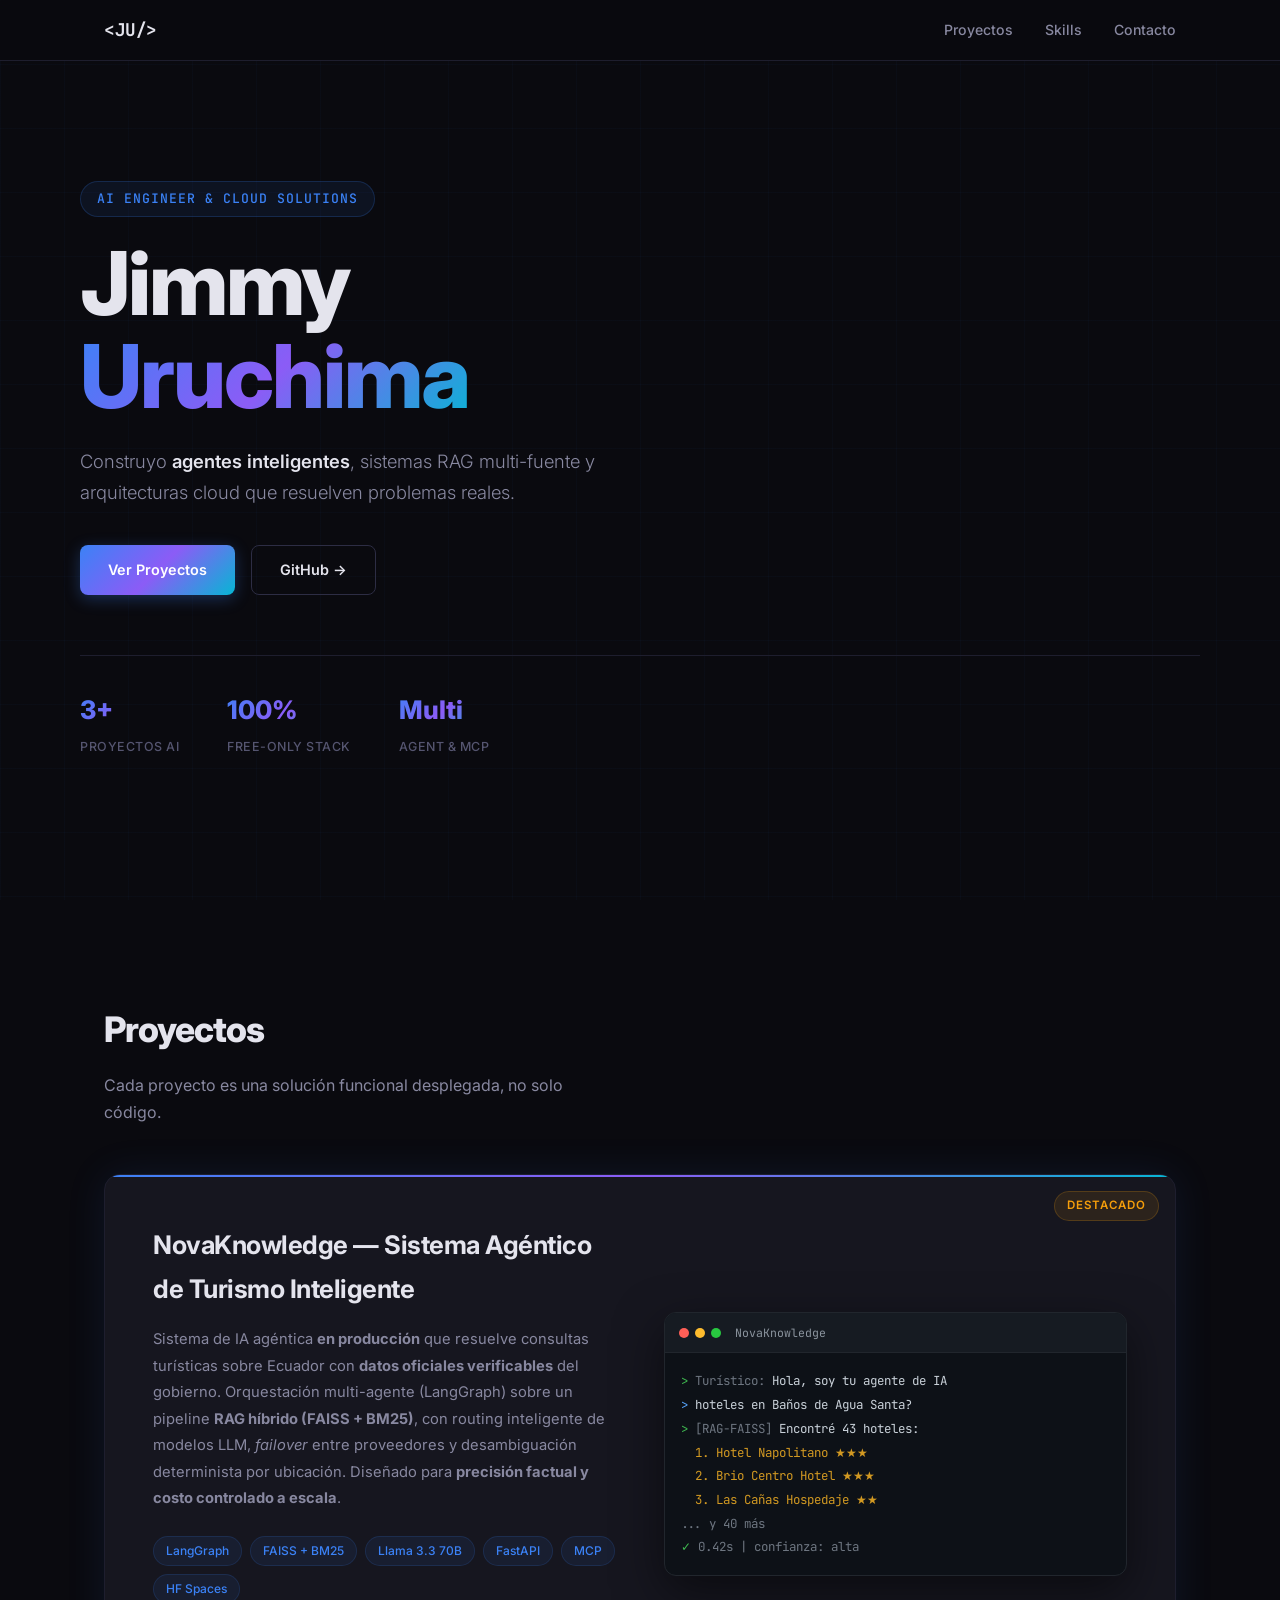
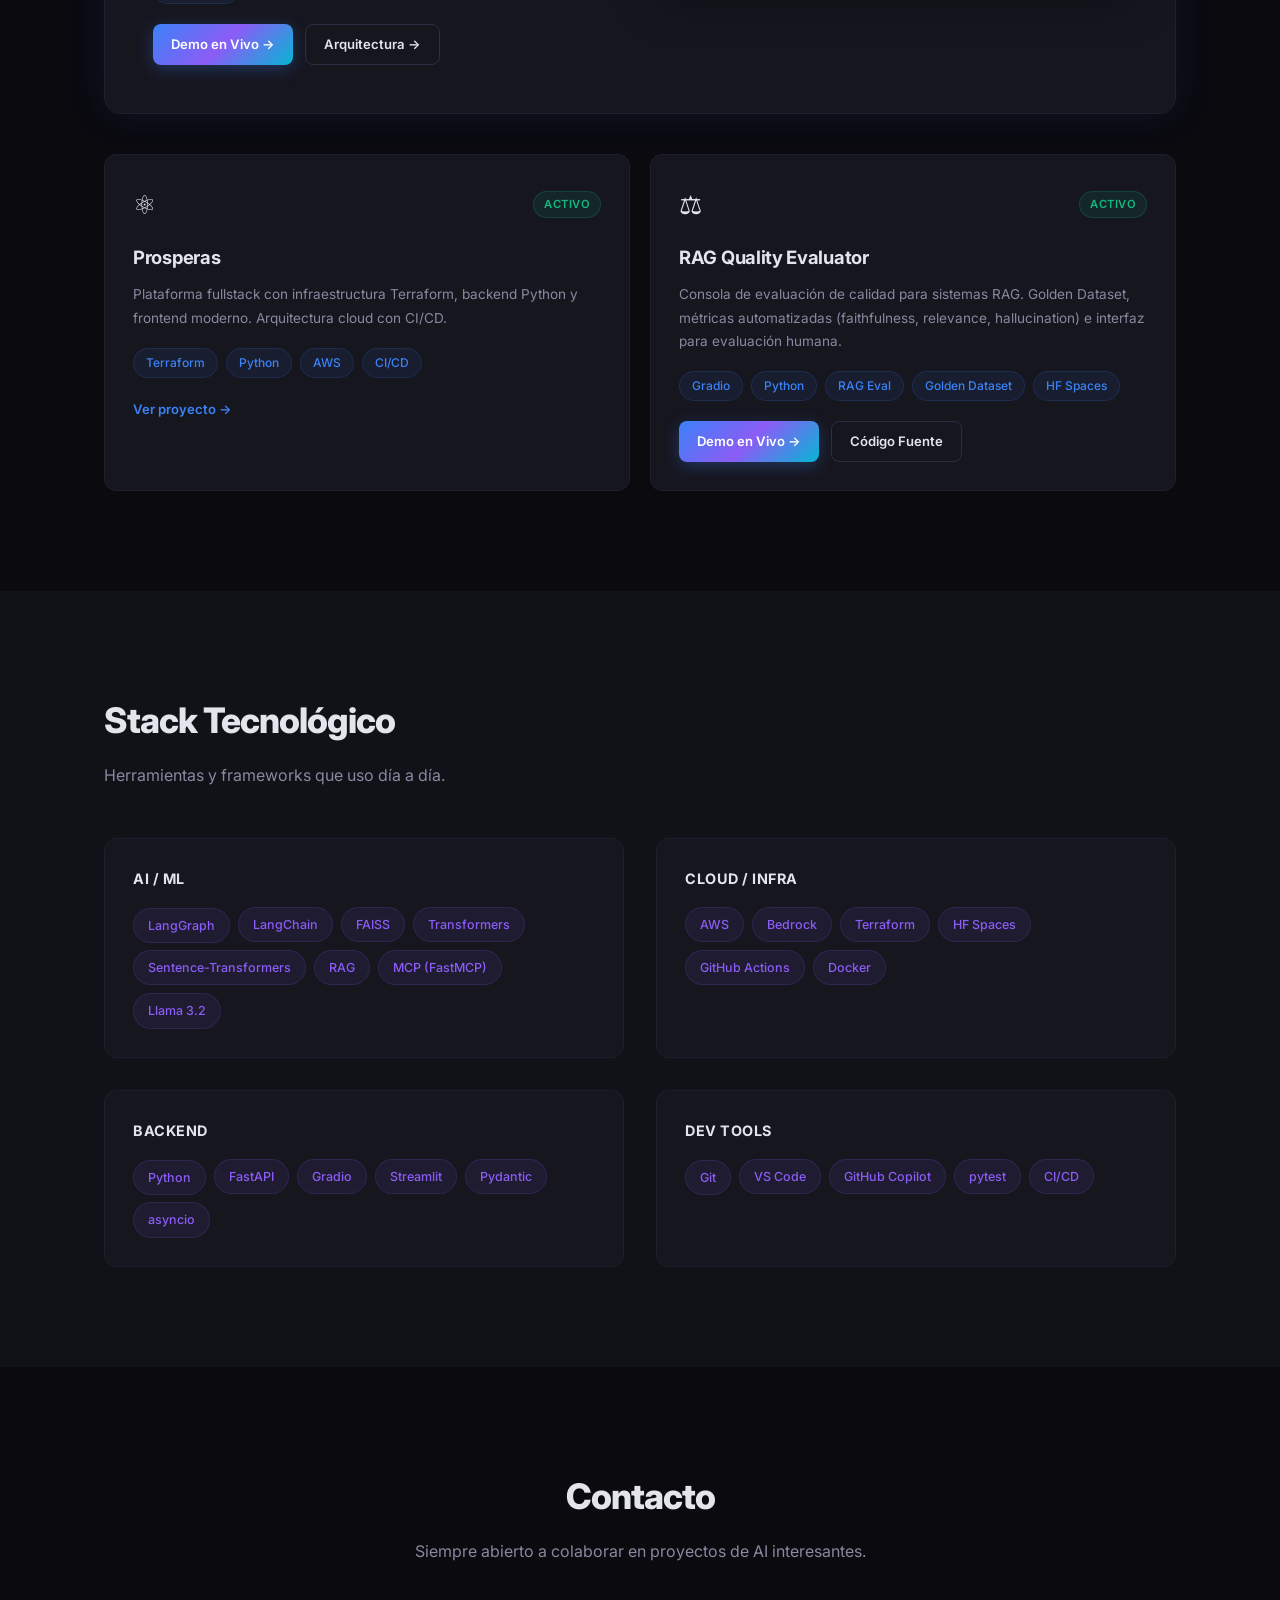
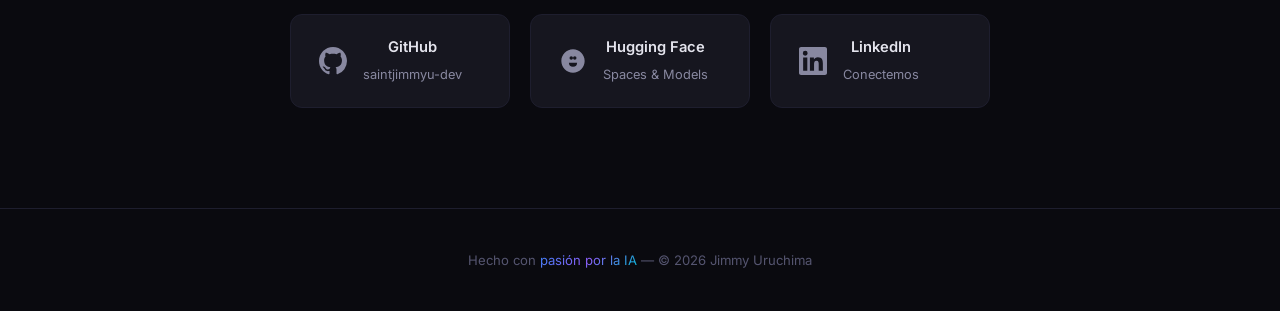
==== index.html @ e30b389a "feat(portfolio): NovaKnowledge rebrand + architecture case-study page - Rename featured project to '" ====
<!DOCTYPE html>
<html lang="es">
<head>
    <meta charset="UTF-8">
    <meta name="viewport" content="width=device-width, initial-scale=1.0">
    <title>Jimmy Uruchima — AI Engineer</title>
    <meta name="description" content="Portfolio de Jimmy Uruchima: soluciones de IA con agentes inteligentes, RAG multi-fuente y arquitecturas cloud.">
    <link rel="preconnect" href="https://fonts.googleapis.com">
    <link rel="preconnect" href="https://fonts.gstatic.com" crossorigin>
    <link href="https://fonts.googleapis.com/css2?family=Inter:wght@300;400;500;600;700;800&family=JetBrains+Mono:wght@400;500&display=swap" rel="stylesheet">
    <link rel="stylesheet" href="style.css">
</head>
<body>

<!-- Animated background grid -->
<div class="bg-grid"></div>

<!-- Navigation -->
<nav class="nav">
    <div class="nav-inner">
        <a href="#" class="nav-logo">&lt;JU/&gt;</a>
        <div class="nav-links">
            <a href="#projects">Proyectos</a>
            <a href="#skills">Skills</a>
            <a href="#contact">Contacto</a>
        </div>
    </div>
</nav>

<!-- Hero Section -->
<header class="hero" id="hero">
    <div class="hero-content">
        <p class="hero-tag">AI Engineer &amp; Cloud Solutions</p>
        <h1 class="hero-title">
            Jimmy<br>
            <span class="gradient-text">Uruchima</span>
        </h1>
        <p class="hero-subtitle">
            Construyo <strong>agentes inteligentes</strong>, sistemas RAG multi-fuente
            y arquitecturas cloud que resuelven problemas reales.
        </p>
        <div class="hero-actions">
            <a href="#projects" class="btn btn-primary">Ver Proyectos</a>
            <a href="https://github.com/saintjimmyu-dev" target="_blank" rel="noopener" class="btn btn-outline">GitHub &rarr;</a>
        </div>
        <div class="hero-stats">
            <div class="stat">
                <span class="stat-number" id="stat-projects">3+</span>
                <span class="stat-label">Proyectos AI</span>
            </div>
            <div class="stat">
                <span class="stat-number">100%</span>
                <span class="stat-label">Free-Only Stack</span>
            </div>
            <div class="stat">
                <span class="stat-number">Multi</span>
                <span class="stat-label">Agent &amp; MCP</span>
            </div>
        </div>
    </div>
</header>

<!-- Projects Section -->
<section class="section" id="projects">
    <div class="container">
        <h2 class="section-title">Proyectos</h2>
        <p class="section-desc">Cada proyecto es una solución funcional desplegada, no solo código.</p>

        <!-- Featured Project -->
        <div class="project-featured">
            <div class="project-featured-badge">Destacado</div>
            <div class="project-featured-content">
                <div class="project-featured-info">
                    <h3>NovaKnowledge &mdash; Sistema Agéntico de Turismo Inteligente</h3>
                    <p>
                        Sistema de IA agéntica <strong>en producción</strong> que resuelve consultas
                        turísticas sobre Ecuador con <strong>datos oficiales verificables</strong> del
                        gobierno. Orquestación multi-agente (LangGraph) sobre un pipeline
                        <strong>RAG híbrido (FAISS + BM25)</strong>, con routing inteligente de modelos
                        LLM, <em>failover</em> entre proveedores y desambiguación determinista por
                        ubicación. Diseñado para <strong>precisión factual y costo controlado a escala</strong>.
                    </p>
                    <div class="project-tech">
                        <span>LangGraph</span>
                        <span>FAISS + BM25</span>
                        <span>Llama 3.3 70B</span>
                        <span>FastAPI</span>
                        <span>MCP</span>
                        <span>HF Spaces</span>
                    </div>
                    <div class="project-links">
                        <a href="https://saintjimmyu-dev-novaknowledge.hf.space" target="_blank" rel="noopener" class="btn btn-sm btn-primary">Demo en Vivo &rarr;</a>
                        <a href="arquitectura-novaknowledge.html" class="btn btn-sm btn-outline">Arquitectura &rarr;</a>
                    </div>
                </div>
                <div class="project-featured-visual">
                    <div class="terminal-window">
                        <div class="terminal-header">
                            <span class="terminal-dot red"></span>
                            <span class="terminal-dot yellow"></span>
                            <span class="terminal-dot green"></span>
                            <span class="terminal-title">NovaKnowledge</span>
                        </div>
                        <div class="terminal-body">
                            <p><span class="t-green">&gt;</span> <span class="t-dim">Turístico:</span> Hola, soy tu agente de IA</p>
                            <p><span class="t-blue">&gt;</span> hoteles en Baños de Agua Santa?</p>
                            <p><span class="t-green">&gt;</span> <span class="t-dim">[RAG-FAISS]</span> Encontré 43 hoteles:</p>
                            <p class="t-yellow">&nbsp;&nbsp;1. Hotel Napolitano ★★★</p>
                            <p class="t-yellow">&nbsp;&nbsp;2. Brio Centro Hotel ★★★</p>
                            <p class="t-yellow">&nbsp;&nbsp;3. Las Cañas Hospedaje ★★</p>
                            <p><span class="t-dim">... y 40 más</span></p>
                            <p><span class="t-green">✓</span> <span class="t-dim">0.42s | confianza: alta</span></p>
                        </div>
                    </div>
                </div>
            </div>
        </div>

        <!-- Project Grid -->
        <div class="project-grid">

            <div class="project-card">
                <div class="project-card-header">
                    <div class="project-icon">&#9883;</div>
                    <div class="project-status status-active">Activo</div>
                </div>
                <h3>Prosperas</h3>
                <p>Plataforma fullstack con infraestructura Terraform, backend Python y frontend moderno. Arquitectura cloud con CI/CD.</p>
                <div class="project-tech">
                    <span>Terraform</span>
                    <span>Python</span>
                    <span>AWS</span>
                    <span>CI/CD</span>
                </div>
                <div class="project-links">
                    <a href="https://github.com/saintjimmyu-dev" target="_blank" rel="noopener" class="link-arrow">Ver proyecto &rarr;</a>
                </div>
            </div>

            <div class="project-card">
                <div class="project-card-header">
                    <div class="project-icon">&#9878;</div>
                    <div class="project-status status-active">Activo</div>
                </div>
                <h3>RAG Quality Evaluator</h3>
                <p>Consola de evaluación de calidad para sistemas RAG. Golden Dataset, métricas automatizadas (faithfulness, relevance, hallucination) e interfaz para evaluación humana.</p>
                <div class="project-tech">
                    <span>Gradio</span>
                    <span>Python</span>
                    <span>RAG Eval</span>
                    <span>Golden Dataset</span>
                    <span>HF Spaces</span>
                </div>
                <div class="project-links">
                    <a href="https://huggingface.co/spaces/saintjimmyu-dev/rag-quality-evaluator" target="_blank" rel="noopener" class="btn btn-sm btn-primary">Demo en Vivo &rarr;</a>
                    <a href="https://github.com/saintjimmyu-dev/rag-quality-evaluator" target="_blank" rel="noopener" class="btn btn-sm btn-outline">Código Fuente</a>
                </div>
            </div>

        </div>
    </div>
</section>

<!-- Skills / Tech Stack Section -->
<section class="section section-dark" id="skills">
    <div class="container">
        <h2 class="section-title">Stack Tecnológico</h2>
        <p class="section-desc">Herramientas y frameworks que uso día a día.</p>

        <div class="skills-grid">
            <div class="skill-group">
                <h4>AI / ML</h4>
                <div class="skill-tags">
                    <span>LangGraph</span>
                    <span>LangChain</span>
                    <span>FAISS</span>
                    <span>Transformers</span>
                    <span>Sentence-Transformers</span>
                    <span>RAG</span>
                    <span>MCP (FastMCP)</span>
                    <span>Llama 3.2</span>
                </div>
            </div>
            <div class="skill-group">
                <h4>Cloud / Infra</h4>
                <div class="skill-tags">
                    <span>AWS</span>
                    <span>Bedrock</span>
                    <span>Terraform</span>
                    <span>HF Spaces</span>
                    <span>GitHub Actions</span>
                    <span>Docker</span>
                </div>
            </div>
            <div class="skill-group">
                <h4>Backend</h4>
                <div class="skill-tags">
                    <span>Python</span>
                    <span>FastAPI</span>
                    <span>Gradio</span>
                    <span>Streamlit</span>
                    <span>Pydantic</span>
                    <span>asyncio</span>
                </div>
            </div>
            <div class="skill-group">
                <h4>Dev Tools</h4>
                <div class="skill-tags">
                    <span>Git</span>
                    <span>VS Code</span>
                    <span>GitHub Copilot</span>
                    <span>pytest</span>
                    <span>CI/CD</span>
                </div>
            </div>
        </div>
    </div>
</section>

<!-- Contact Section -->
<section class="section" id="contact">
    <div class="container contact-container">
        <h2 class="section-title">Contacto</h2>
        <p class="section-desc">Siempre abierto a colaborar en proyectos de AI interesantes.</p>
        <div class="contact-links">
            <a href="https://github.com/saintjimmyu-dev" target="_blank" rel="noopener" class="contact-card">
                <svg viewBox="0 0 24 24" width="28" height="28" fill="currentColor"><path d="M12 0C5.37 0 0 5.37 0 12c0 5.31 3.435 9.795 8.205 11.385.6.105.825-.255.825-.57 0-.285-.015-1.23-.015-2.235-3.015.555-3.795-.735-4.035-1.41-.135-.345-.72-1.41-1.23-1.695-.42-.225-1.02-.78-.015-.795.945-.015 1.62.87 1.845 1.23 1.08 1.815 2.805 1.305 3.495.99.105-.78.42-1.305.765-1.605-2.67-.3-5.46-1.335-5.46-5.925 0-1.305.465-2.385 1.23-3.225-.12-.3-.54-1.53.12-3.18 0 0 1.005-.315 3.3 1.23.96-.27 1.98-.405 3-.405s2.04.135 3 .405c2.295-1.56 3.3-1.23 3.3-1.23.66 1.65.24 2.88.12 3.18.765.84 1.23 1.905 1.23 3.225 0 4.605-2.805 5.625-5.475 5.925.435.375.81 1.095.81 2.22 0 1.605-.015 2.895-.015 3.3 0 .315.225.69.825.57A12.02 12.02 0 0024 12c0-6.63-5.37-12-12-12z"/></svg>
                <div>
                    <strong>GitHub</strong>
                    <span>saintjimmyu-dev</span>
                </div>
            </a>
            <a href="https://huggingface.co/saintjimmyu-dev" target="_blank" rel="noopener" class="contact-card">
                <svg viewBox="0 0 24 24" width="28" height="28" fill="currentColor"><path d="M12 2C6.477 2 2 6.477 2 12s4.477 10 10 10 10-4.477 10-10S17.523 2 12 2zm-1.5 6a1.5 1.5 0 110 3 1.5 1.5 0 010-3zm3 0a1.5 1.5 0 110 3 1.5 1.5 0 010-3zm-5 5.5h7a3.5 3.5 0 01-7 0z"/></svg>
                <div>
                    <strong>Hugging Face</strong>
                    <span>Spaces &amp; Models</span>
                </div>
            </a>
            <a href="https://www.linkedin.com/in/saintjimmyu" target="_blank" rel="noopener" class="contact-card">
                <svg viewBox="0 0 24 24" width="28" height="28" fill="currentColor"><path d="M20.447 20.452h-3.554v-5.569c0-1.328-.027-3.037-1.852-3.037-1.853 0-2.136 1.445-2.136 2.939v5.667H9.351V9h3.414v1.561h.046c.477-.9 1.637-1.85 3.37-1.85 3.601 0 4.267 2.37 4.267 5.455v6.286zM5.337 7.433a2.062 2.062 0 01-2.063-2.065 2.064 2.064 0 112.063 2.065zm1.782 13.019H3.555V9h3.564v11.452zM22.225 0H1.771C.792 0 0 .774 0 1.729v20.542C0 23.227.792 24 1.771 24h20.451C23.2 24 24 23.227 24 22.271V1.729C24 .774 23.2 0 22.222 0h.003z"/></svg>
                <div>
                    <strong>LinkedIn</strong>
                    <span>Conectemos</span>
                </div>
            </a>
        </div>
    </div>
</section>

<!-- Footer -->
<footer class="footer">
    <p>Hecho con <span class="gradient-text">pasión por la IA</span> &mdash; &copy; 2026 Jimmy Uruchima</p>
</footer>

<script src="script.js"></script>
</body>
</html>
---- style.css ----
/* ═══════════════════════════════════════════
   SAINTJIMMYU-DEV PORTFOLIO — Dark AI Theme
   ═══════════════════════════════════════════ */

:root {
    --bg-primary: #0a0a0f;
    --bg-secondary: #111118;
    --bg-card: #16161f;
    --bg-card-hover: #1c1c28;
    --border: #1e1e2e;
    --border-hover: #2d2d44;
    --text-primary: #e4e4ed;
    --text-secondary: #8888a0;
    --text-dim: #555570;
    --accent-blue: #3b82f6;
    --accent-purple: #8b5cf6;
    --accent-cyan: #06b6d4;
    --accent-amber: #f59e0b;
    --accent-green: #10b981;
    --gradient-main: linear-gradient(135deg, #3b82f6 0%, #8b5cf6 50%, #06b6d4 100%);
    --gradient-warm: linear-gradient(135deg, #f59e0b 0%, #ef4444 100%);
    --radius: 12px;
    --radius-sm: 8px;
    --shadow-card: 0 4px 24px rgba(0, 0, 0, 0.3);
    --shadow-glow: 0 0 40px rgba(59, 130, 246, 0.1);
    --transition: 0.3s cubic-bezier(0.4, 0, 0.2, 1);
}

*, *::before, *::after {
    margin: 0;
    padding: 0;
    box-sizing: border-box;
}

html {
    scroll-behavior: smooth;
}

body {
    font-family: 'Inter', -apple-system, BlinkMacSystemFont, sans-serif;
    background: var(--bg-primary);
    color: var(--text-primary);
    line-height: 1.7;
    overflow-x: hidden;
}

/* Background grid */
.bg-grid {
    position: fixed;
    top: 0;
    left: 0;
    width: 100%;
    height: 100%;
    pointer-events: none;
    z-index: 0;
    background-image:
        linear-gradient(rgba(59, 130, 246, 0.03) 1px, transparent 1px),
        linear-gradient(90deg, rgba(59, 130, 246, 0.03) 1px, transparent 1px);
    background-size: 64px 64px;
}

/* Navigation */
.nav {
    position: fixed;
    top: 0;
    width: 100%;
    z-index: 100;
    background: rgba(10, 10, 15, 0.85);
    backdrop-filter: blur(12px);
    border-bottom: 1px solid var(--border);
}

.nav-inner {
    max-width: 1120px;
    margin: 0 auto;
    padding: 0 24px;
    height: 60px;
    display: flex;
    align-items: center;
    justify-content: space-between;
}

.nav-logo {
    font-family: 'JetBrains Mono', monospace;
    font-weight: 700;
    font-size: 1.1rem;
    color: var(--text-primary);
    text-decoration: none;
    letter-spacing: -0.5px;
}

.nav-links {
    display: flex;
    gap: 32px;
}

.nav-links a {
    color: var(--text-secondary);
    text-decoration: none;
    font-size: 0.88rem;
    font-weight: 500;
    transition: color var(--transition);
}

.nav-links a:hover {
    color: var(--text-primary);
}

/* Container */
.container {
    max-width: 1120px;
    margin: 0 auto;
    padding: 0 24px;
}

/* Hero */
.hero {
    position: relative;
    z-index: 1;
    min-height: 100vh;
    display: flex;
    align-items: center;
    padding: 120px 24px 80px;
}

.hero-content {
    max-width: 1120px;
    margin: 0 auto;
    width: 100%;
}

.hero-tag {
    display: inline-block;
    font-family: 'JetBrains Mono', monospace;
    font-size: 0.82rem;
    font-weight: 500;
    color: var(--accent-blue);
    letter-spacing: 1px;
    text-transform: uppercase;
    margin-bottom: 20px;
    padding: 6px 16px;
    background: rgba(59, 130, 246, 0.08);
    border: 1px solid rgba(59, 130, 246, 0.2);
    border-radius: 100px;
}

.hero-title {
    font-size: clamp(3rem, 8vw, 5.5rem);
    font-weight: 800;
    line-height: 1.05;
    letter-spacing: -2px;
    margin-bottom: 24px;
}

.gradient-text {
    background: var(--gradient-main);
    -webkit-background-clip: text;
    -webkit-text-fill-color: transparent;
    background-clip: text;
}

.hero-subtitle {
    font-size: 1.15rem;
    color: var(--text-secondary);
    max-width: 540px;
    margin-bottom: 36px;
    font-weight: 300;
}

.hero-subtitle strong {
    color: var(--text-primary);
    font-weight: 600;
}

/* Buttons */
.btn {
    display: inline-flex;
    align-items: center;
    gap: 6px;
    padding: 12px 28px;
    border-radius: var(--radius-sm);
    font-size: 0.9rem;
    font-weight: 600;
    text-decoration: none;
    transition: all var(--transition);
    cursor: pointer;
    border: none;
}

.btn-primary {
    background: var(--gradient-main);
    color: #fff;
    box-shadow: 0 4px 16px rgba(59, 130, 246, 0.3);
}

.btn-primary:hover {
    transform: translateY(-2px);
    box-shadow: 0 8px 24px rgba(59, 130, 246, 0.4);
}

.btn-outline {
    background: transparent;
    color: var(--text-primary);
    border: 1px solid var(--border-hover);
}

.btn-outline:hover {
    border-color: var(--accent-blue);
    color: var(--accent-blue);
    background: rgba(59, 130, 246, 0.05);
}

.btn-sm {
    padding: 8px 18px;
    font-size: 0.82rem;
}

.hero-actions {
    display: flex;
    gap: 16px;
    margin-bottom: 60px;
}

/* Stats */
.hero-stats {
    display: flex;
    gap: 48px;
    padding-top: 32px;
    border-top: 1px solid var(--border);
}

.stat-number {
    font-size: 1.6rem;
    font-weight: 800;
    display: block;
    background: var(--gradient-main);
    -webkit-background-clip: text;
    -webkit-text-fill-color: transparent;
    background-clip: text;
}

.stat-label {
    font-size: 0.78rem;
    color: var(--text-dim);
    text-transform: uppercase;
    letter-spacing: 0.5px;
    font-weight: 500;
}

/* Sections */
.section {
    position: relative;
    z-index: 1;
    padding: 100px 0;
}

.section-dark {
    background: var(--bg-secondary);
}

.section-title {
    font-size: 2.2rem;
    font-weight: 800;
    letter-spacing: -1px;
    margin-bottom: 12px;
}

.section-desc {
    color: var(--text-secondary);
    font-size: 1rem;
    margin-bottom: 48px;
    max-width: 480px;
}

/* Featured Project */
.project-featured {
    position: relative;
    background: var(--bg-card);
    border: 1px solid var(--border);
    border-radius: 16px;
    padding: 48px;
    margin-bottom: 40px;
    overflow: hidden;
    box-shadow: var(--shadow-glow);
}

.project-featured::before {
    content: '';
    position: absolute;
    top: 0;
    left: 0;
    right: 0;
    height: 2px;
    background: var(--gradient-main);
}

.project-featured-badge {
    position: absolute;
    top: 16px;
    right: 16px;
    font-size: 0.72rem;
    font-weight: 600;
    text-transform: uppercase;
    letter-spacing: 1px;
    color: var(--accent-amber);
    background: rgba(245, 158, 11, 0.1);
    border: 1px solid rgba(245, 158, 11, 0.2);
    padding: 4px 12px;
    border-radius: 100px;
}

.project-featured-content {
    display: grid;
    grid-template-columns: 1fr 1fr;
    gap: 48px;
    align-items: center;
}

.project-featured-info h3 {
    font-size: 1.6rem;
    font-weight: 700;
    margin-bottom: 16px;
    letter-spacing: -0.5px;
}

.project-featured-info p {
    color: var(--text-secondary);
    font-size: 0.92rem;
    margin-bottom: 24px;
    line-height: 1.8;
}

/* Terminal window */
.terminal-window {
    background: #0d1117;
    border: 1px solid #21262d;
    border-radius: var(--radius);
    overflow: hidden;
    font-family: 'JetBrains Mono', monospace;
    font-size: 0.78rem;
    box-shadow: 0 16px 48px rgba(0, 0, 0, 0.5);
}

.terminal-header {
    display: flex;
    align-items: center;
    gap: 6px;
    padding: 10px 14px;
    background: #161b22;
    border-bottom: 1px solid #21262d;
}

.terminal-dot {
    width: 10px;
    height: 10px;
    border-radius: 50%;
}

.terminal-dot.red { background: #ff5f57; }
.terminal-dot.yellow { background: #febc2e; }
.terminal-dot.green { background: #28c840; }

.terminal-title {
    margin-left: 8px;
    color: #8b949e;
    font-size: 0.72rem;
}

.terminal-body {
    padding: 16px;
    line-height: 1.9;
    color: #c9d1d9;
}

.t-green { color: #3fb950; }
.t-blue { color: #58a6ff; }
.t-yellow { color: #d29922; }
.t-dim { color: #6e7681; }

/* Tech tags */
.project-tech {
    display: flex;
    flex-wrap: wrap;
    gap: 8px;
    margin-bottom: 20px;
}

.project-tech span {
    font-size: 0.75rem;
    font-weight: 500;
    padding: 4px 12px;
    border-radius: 100px;
    background: rgba(59, 130, 246, 0.08);
    color: var(--accent-blue);
    border: 1px solid rgba(59, 130, 246, 0.15);
}

.project-links {
    display: flex;
    gap: 12px;
}

/* Project Grid */
.project-grid {
    display: grid;
    grid-template-columns: repeat(2, 1fr);
    gap: 20px;
}

.project-card {
    background: var(--bg-card);
    border: 1px solid var(--border);
    border-radius: var(--radius);
    padding: 28px;
    transition: all var(--transition);
}

.project-card:hover {
    background: var(--bg-card-hover);
    border-color: var(--border-hover);
    transform: translateY(-4px);
    box-shadow: var(--shadow-card);
}

.project-card-header {
    display: flex;
    justify-content: space-between;
    align-items: center;
    margin-bottom: 16px;
}

.project-icon {
    font-size: 1.6rem;
}

.project-status {
    font-size: 0.7rem;
    font-weight: 600;
    text-transform: uppercase;
    letter-spacing: 0.5px;
    padding: 3px 10px;
    border-radius: 100px;
}

.status-active {
    color: var(--accent-green);
    background: rgba(16, 185, 129, 0.1);
    border: 1px solid rgba(16, 185, 129, 0.2);
}

.status-complete {
    color: var(--accent-blue);
    background: rgba(59, 130, 246, 0.1);
    border: 1px solid rgba(59, 130, 246, 0.2);
}

.project-card h3 {
    font-size: 1.15rem;
    font-weight: 700;
    margin-bottom: 10px;
    letter-spacing: -0.3px;
}

.project-card p {
    color: var(--text-secondary);
    font-size: 0.85rem;
    margin-bottom: 18px;
    line-height: 1.7;
}

.link-arrow {
    font-size: 0.82rem;
    font-weight: 600;
    color: var(--accent-blue);
    text-decoration: none;
    transition: color var(--transition);
}

.link-arrow:hover {
    color: var(--accent-cyan);
}

/* Skills */
.skills-grid {
    display: grid;
    grid-template-columns: repeat(2, 1fr);
    gap: 32px;
}

.skill-group {
    background: var(--bg-card);
    border: 1px solid var(--border);
    border-radius: var(--radius);
    padding: 28px;
}

.skill-group h4 {
    font-size: 0.9rem;
    font-weight: 700;
    margin-bottom: 16px;
    color: var(--text-primary);
    text-transform: uppercase;
    letter-spacing: 0.5px;
}

.skill-tags {
    display: flex;
    flex-wrap: wrap;
    gap: 8px;
}

.skill-tags span {
    font-size: 0.78rem;
    font-weight: 500;
    padding: 6px 14px;
    border-radius: 100px;
    background: rgba(139, 92, 246, 0.08);
    color: var(--accent-purple);
    border: 1px solid rgba(139, 92, 246, 0.15);
    transition: all var(--transition);
}

.skill-tags span:hover {
    background: rgba(139, 92, 246, 0.15);
    transform: translateY(-1px);
}

/* Contact */
.contact-container {
    text-align: center;
}

.contact-container .section-desc {
    max-width: 100%;
}

.contact-links {
    display: flex;
    justify-content: center;
    gap: 20px;
    flex-wrap: wrap;
}

.contact-card {
    display: flex;
    align-items: center;
    gap: 16px;
    padding: 20px 28px;
    background: var(--bg-card);
    border: 1px solid var(--border);
    border-radius: var(--radius);
    text-decoration: none;
    color: var(--text-primary);
    transition: all var(--transition);
    min-width: 220px;
}

.contact-card:hover {
    border-color: var(--accent-blue);
    background: var(--bg-card-hover);
    transform: translateY(-3px);
    box-shadow: var(--shadow-card);
}

.contact-card svg {
    color: var(--text-secondary);
    flex-shrink: 0;
}

.contact-card strong {
    display: block;
    font-size: 0.92rem;
    font-weight: 600;
}

.contact-card span {
    font-size: 0.8rem;
    color: var(--text-secondary);
}

/* Footer */
.footer {
    position: relative;
    z-index: 1;
    text-align: center;
    padding: 40px 24px;
    border-top: 1px solid var(--border);
    color: var(--text-dim);
    font-size: 0.82rem;
}

/* ═══════ Responsive ═══════ */
@media (max-width: 768px) {
    .nav-links { gap: 20px; }
    .hero { padding: 100px 20px 60px; }
    .hero-title { font-size: 2.8rem; letter-spacing: -1px; }
    .hero-stats { flex-direction: column; gap: 20px; }
    .hero-actions { flex-direction: column; }
    .project-featured { padding: 28px; }
    .project-featured-content { grid-template-columns: 1fr; gap: 28px; }
    .project-grid { grid-template-columns: 1fr; }
    .skills-grid { grid-template-columns: 1fr; }
    .contact-links { flex-direction: column; align-items: center; }
}

/* ═══════ Animations ═══════ */
@keyframes fadeInUp {
    from { opacity: 0; transform: translateY(30px); }
    to { opacity: 1; transform: translateY(0); }
}

.hero-content {
    animation: fadeInUp 0.8s ease-out;
}

.project-featured, .project-card, .skill-group, .contact-card {
    opacity: 0;
    transform: translateY(20px);
}

.project-featured.visible, .project-card.visible,
.skill-group.visible, .contact-card.visible {
    animation: fadeInUp 0.6s ease-out forwards;
}
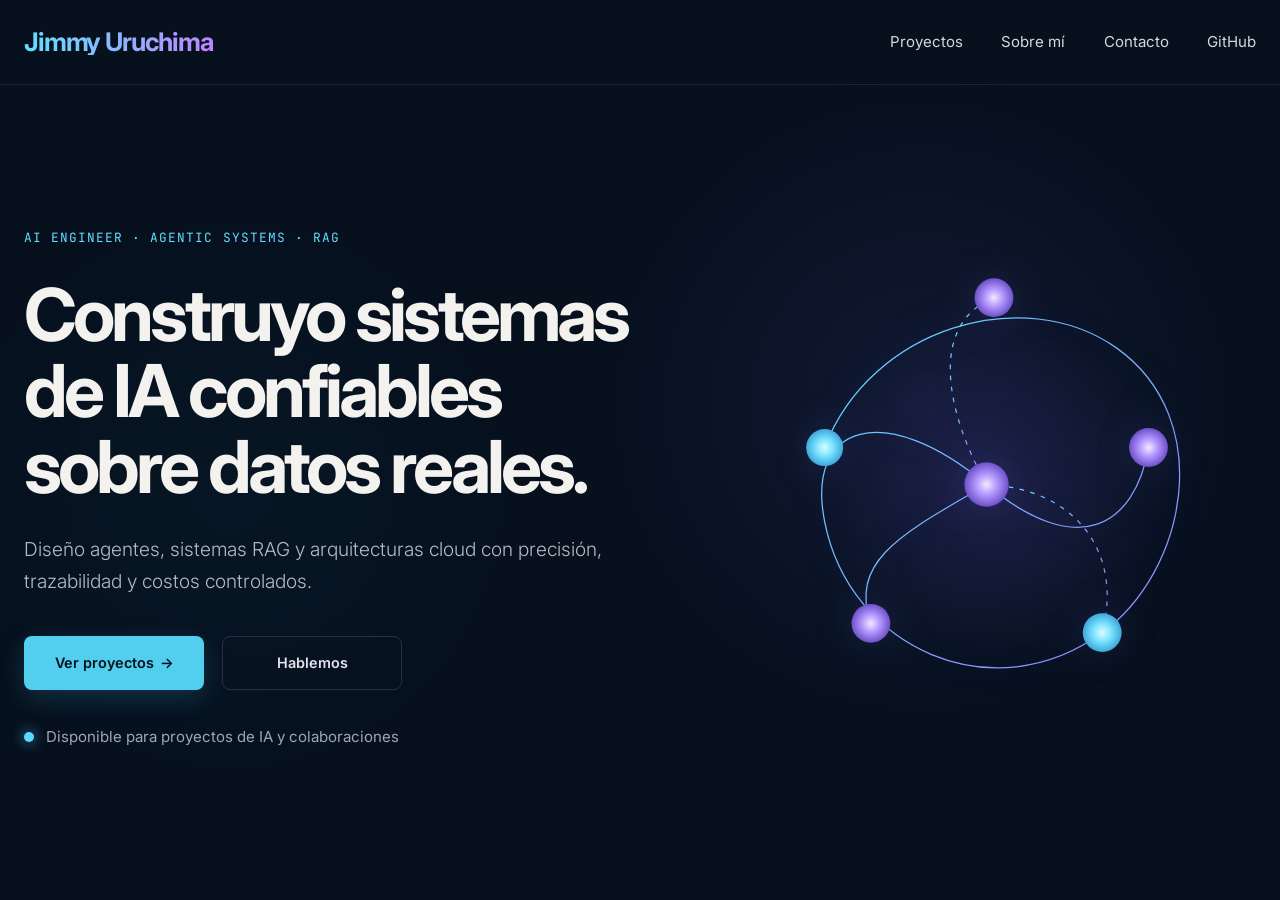
==== commit 9c062661: "Rediseña la portada del portafolio" ====
--- a/index.html
+++ b/index.html
@@ -4,255 +4,77 @@
     <meta charset="UTF-8">
     <meta name="viewport" content="width=device-width, initial-scale=1.0">
     <title>Jimmy Uruchima — AI Engineer</title>
-    <meta name="description" content="Portfolio de Jimmy Uruchima: soluciones de IA con agentes inteligentes, RAG multi-fuente y arquitecturas cloud.">
+    <meta name="description" content="Jimmy Uruchima, AI Engineer especializado en sistemas agénticos, RAG y arquitecturas cloud.">
     <link rel="preconnect" href="https://fonts.googleapis.com">
     <link rel="preconnect" href="https://fonts.gstatic.com" crossorigin>
     <link href="https://fonts.googleapis.com/css2?family=Inter:wght@300;400;500;600;700;800&family=JetBrains+Mono:wght@400;500&display=swap" rel="stylesheet">
     <link rel="stylesheet" href="style.css">
 </head>
-<body>
+<body class="home-page">
+    <div class="home-ambient" aria-hidden="true"></div>
 
-<!-- Animated background grid -->
-<div class="bg-grid"></div>
-
-<!-- Navigation -->
-<nav class="nav">
-    <div class="nav-inner">
-        <a href="#" class="nav-logo">&lt;JU/&gt;</a>
-        <div class="nav-links">
-            <a href="#projects">Proyectos</a>
-            <a href="#skills">Skills</a>
-            <a href="#contact">Contacto</a>
-        </div>
-    </div>
-</nav>
-
-<!-- Hero Section -->
-<header class="hero" id="hero">
-    <div class="hero-content">
-        <p class="hero-tag">AI Engineer &amp; Cloud Solutions</p>
-        <h1 class="hero-title">
-            Jimmy<br>
-            <span class="gradient-text">Uruchima</span>
-        </h1>
-        <p class="hero-subtitle">
-            Construyo <strong>agentes inteligentes</strong>, sistemas RAG multi-fuente
-            y arquitecturas cloud que resuelven problemas reales.
-        </p>
-        <div class="hero-actions">
-            <a href="#projects" class="btn btn-primary">Ver Proyectos</a>
-            <a href="https://github.com/saintjimmyu-dev" target="_blank" rel="noopener" class="btn btn-outline">GitHub &rarr;</a>
-        </div>
-        <div class="hero-stats">
-            <div class="stat">
-                <span class="stat-number" id="stat-projects">3+</span>
-                <span class="stat-label">Proyectos AI</span>
-            </div>
-            <div class="stat">
-                <span class="stat-number">100%</span>
-                <span class="stat-label">Free-Only Stack</span>
-            </div>
-            <div class="stat">
-                <span class="stat-number">Multi</span>
-                <span class="stat-label">Agent &amp; MCP</span>
+    <nav class="home-nav" aria-label="Navegación principal">
+        <div class="home-nav-inner">
+            <a href="index.html" class="home-brand" aria-label="Inicio — Jimmy Uruchima">Jimmy Uruchima</a>
+            <div class="home-nav-links">
+                <a href="proyectos.html">Proyectos</a>
+                <a href="https://www.linkedin.com/in/saintjimmyu" target="_blank" rel="noopener">Sobre mí</a>
+                <a href="https://www.linkedin.com/in/saintjimmyu" target="_blank" rel="noopener">Contacto</a>
+                <a href="https://github.com/saintjimmyu-dev" target="_blank" rel="noopener">GitHub</a>
             </div>
         </div>
-    </div>
-</header>
+    </nav>
 
-<!-- Projects Section -->
-<section class="section" id="projects">
-    <div class="container">
-        <h2 class="section-title">Proyectos</h2>
-        <p class="section-desc">Cada proyecto es una solución funcional desplegada, no solo código.</p>
+    <main class="home-hero">
+        <section class="home-hero-copy" aria-labelledby="home-title">
+            <p class="home-eyebrow">AI ENGINEER · AGENTIC SYSTEMS · RAG</p>
+            <h1 id="home-title">Construyo sistemas de IA confiables sobre datos reales.</h1>
+            <p class="home-lead">
+                Diseño agentes, sistemas RAG y arquitecturas cloud con precisión,
+                trazabilidad y costos controlados.
+            </p>
+            <div class="home-actions">
+                <a href="proyectos.html" class="btn btn-primary">Ver proyectos <span aria-hidden="true">→</span></a>
+                <a href="https://www.linkedin.com/in/saintjimmyu" target="_blank" rel="noopener" class="btn btn-outline">Hablemos</a>
+            </div>
+            <p class="home-status"><span aria-hidden="true"></span>Disponible para proyectos de IA y colaboraciones</p>
+        </section>
 
-        <!-- Featured Project -->
-        <div class="project-featured">
-            <div class="project-featured-badge">Destacado</div>
-            <div class="project-featured-content">
-                <div class="project-featured-info">
-                    <h3>NovaKnowledge &mdash; Sistema Agéntico de Turismo Inteligente</h3>
-                    <p>
-                        Sistema de IA agéntica <strong>en producción</strong> que resuelve consultas
-                        turísticas sobre Ecuador con <strong>datos oficiales verificables</strong> del
-                        gobierno. Orquestación multi-agente (LangGraph) sobre un pipeline
-                        <strong>RAG híbrido (FAISS + BM25)</strong>, con routing inteligente de modelos
-                        LLM, <em>failover</em> entre proveedores y desambiguación determinista por
-                        ubicación. Diseñado para <strong>precisión factual y costo controlado a escala</strong>.
-                    </p>
-                    <div class="project-tech">
-                        <span>LangGraph</span>
-                        <span>FAISS + BM25</span>
-                        <span>Llama 3.3 70B</span>
-                        <span>FastAPI</span>
-                        <span>MCP</span>
-                        <span>HF Spaces</span>
-                    </div>
-                    <div class="project-links">
-                        <a href="https://saintjimmyu-dev-novaknowledge.hf.space" target="_blank" rel="noopener" class="btn btn-sm btn-primary">Demo en Vivo &rarr;</a>
-                        <a href="arquitectura-novaknowledge.html" class="btn btn-sm btn-outline">Arquitectura &rarr;</a>
-                    </div>
-                </div>
-                <div class="project-featured-visual">
-                    <div class="terminal-window">
-                        <div class="terminal-header">
-                            <span class="terminal-dot red"></span>
-                            <span class="terminal-dot yellow"></span>
-                            <span class="terminal-dot green"></span>
-                            <span class="terminal-title">NovaKnowledge</span>
-                        </div>
-                        <div class="terminal-body">
-                            <p><span class="t-green">&gt;</span> <span class="t-dim">Turístico:</span> Hola, soy tu agente de IA</p>
-                            <p><span class="t-blue">&gt;</span> hoteles en Baños de Agua Santa?</p>
-                            <p><span class="t-green">&gt;</span> <span class="t-dim">[RAG-FAISS]</span> Encontré 43 hoteles:</p>
-                            <p class="t-yellow">&nbsp;&nbsp;1. Hotel Napolitano ★★★</p>
-                            <p class="t-yellow">&nbsp;&nbsp;2. Brio Centro Hotel ★★★</p>
-                            <p class="t-yellow">&nbsp;&nbsp;3. Las Cañas Hospedaje ★★</p>
-                            <p><span class="t-dim">... y 40 más</span></p>
-                            <p><span class="t-green">✓</span> <span class="t-dim">0.42s | confianza: alta</span></p>
-                        </div>
-                    </div>
-                </div>
-            </div>
+        <div class="agent-orbit" aria-label="Representación abstracta de una red de agentes de inteligencia artificial">
+            <div class="orbit-glow"></div>
+            <svg viewBox="0 0 560 520" role="img" aria-hidden="true">
+                <defs>
+                    <linearGradient id="line-gradient" x1="0" y1="0" x2="1" y2="1">
+                        <stop offset="0" stop-color="#5ddcff" />
+                        <stop offset="1" stop-color="#9b7cff" />
+                    </linearGradient>
+                    <radialGradient id="node-cyan">
+                        <stop offset="0" stop-color="#dffaff" />
+                        <stop offset="0.45" stop-color="#7de5ff" />
+                        <stop offset="1" stop-color="#3da8db" />
+                    </radialGradient>
+                    <radialGradient id="node-violet">
+                        <stop offset="0" stop-color="#f1eaff" />
+                        <stop offset="0.45" stop-color="#b59aff" />
+                        <stop offset="1" stop-color="#6d50c9" />
+                    </radialGradient>
+                </defs>
+                <g class="orbit-lines" fill="none" stroke="url(#line-gradient)" stroke-width="1.35">
+                    <path d="M95 220 C145 90 310 42 410 112 C520 190 485 355 395 420 C278 506 122 438 95 300 C74 194 160 168 270 260 C368 342 430 306 445 220" />
+                    <path d="M270 260 C225 180 208 86 278 58" stroke-dasharray="5 7" />
+                    <path d="M270 260 C185 310 120 340 145 410" />
+                    <path d="M270 260 C365 264 418 332 395 420" stroke-dasharray="5 7" />
+                </g>
+                <g class="orbit-nodes">
+                    <circle cx="95" cy="220" r="20" fill="url(#node-cyan)" />
+                    <circle cx="278" cy="58" r="21" fill="url(#node-violet)" />
+                    <circle cx="445" cy="220" r="21" fill="url(#node-violet)" />
+                    <circle cx="395" cy="420" r="21" fill="url(#node-cyan)" />
+                    <circle cx="145" cy="410" r="21" fill="url(#node-violet)" />
+                    <circle class="orbit-core" cx="270" cy="260" r="24" fill="url(#node-violet)" />
+                </g>
+            </svg>
         </div>
-
-        <!-- Project Grid -->
-        <div class="project-grid">
-
-            <div class="project-card">
-                <div class="project-card-header">
-                    <div class="project-icon">&#9883;</div>
-                    <div class="project-status status-active">Activo</div>
-                </div>
-                <h3>Prosperas</h3>
-                <p>Plataforma fullstack con infraestructura Terraform, backend Python y frontend moderno. Arquitectura cloud con CI/CD.</p>
-                <div class="project-tech">
-                    <span>Terraform</span>
-                    <span>Python</span>
-                    <span>AWS</span>
-                    <span>CI/CD</span>
-                </div>
-                <div class="project-links">
-                    <a href="https://github.com/saintjimmyu-dev" target="_blank" rel="noopener" class="link-arrow">Ver proyecto &rarr;</a>
-                </div>
-            </div>
-
-            <div class="project-card">
-                <div class="project-card-header">
-                    <div class="project-icon">&#9878;</div>
-                    <div class="project-status status-active">Activo</div>
-                </div>
-                <h3>RAG Quality Evaluator</h3>
-                <p>Consola de evaluación de calidad para sistemas RAG. Golden Dataset, métricas automatizadas (faithfulness, relevance, hallucination) e interfaz para evaluación humana.</p>
-                <div class="project-tech">
-                    <span>Gradio</span>
-                    <span>Python</span>
-                    <span>RAG Eval</span>
-                    <span>Golden Dataset</span>
-                    <span>HF Spaces</span>
-                </div>
-                <div class="project-links">
-                    <a href="https://huggingface.co/spaces/saintjimmyu-dev/rag-quality-evaluator" target="_blank" rel="noopener" class="btn btn-sm btn-primary">Demo en Vivo &rarr;</a>
-                    <a href="https://github.com/saintjimmyu-dev/rag-quality-evaluator" target="_blank" rel="noopener" class="btn btn-sm btn-outline">Código Fuente</a>
-                </div>
-            </div>
-
-        </div>
-    </div>
-</section>
-
-<!-- Skills / Tech Stack Section -->
-<section class="section section-dark" id="skills">
-    <div class="container">
-        <h2 class="section-title">Stack Tecnológico</h2>
-        <p class="section-desc">Herramientas y frameworks que uso día a día.</p>
-
-        <div class="skills-grid">
-            <div class="skill-group">
-                <h4>AI / ML</h4>
-                <div class="skill-tags">
-                    <span>LangGraph</span>
-                    <span>LangChain</span>
-                    <span>FAISS</span>
-                    <span>Transformers</span>
-                    <span>Sentence-Transformers</span>
-                    <span>RAG</span>
-                    <span>MCP (FastMCP)</span>
-                    <span>Llama 3.2</span>
-                </div>
-            </div>
-            <div class="skill-group">
-                <h4>Cloud / Infra</h4>
-                <div class="skill-tags">
-                    <span>AWS</span>
-                    <span>Bedrock</span>
-                    <span>Terraform</span>
-                    <span>HF Spaces</span>
-                    <span>GitHub Actions</span>
-                    <span>Docker</span>
-                </div>
-            </div>
-            <div class="skill-group">
-                <h4>Backend</h4>
-                <div class="skill-tags">
-                    <span>Python</span>
-                    <span>FastAPI</span>
-                    <span>Gradio</span>
-                    <span>Streamlit</span>
-                    <span>Pydantic</span>
-                    <span>asyncio</span>
-                </div>
-            </div>
-            <div class="skill-group">
-                <h4>Dev Tools</h4>
-                <div class="skill-tags">
-                    <span>Git</span>
-                    <span>VS Code</span>
-                    <span>GitHub Copilot</span>
-                    <span>pytest</span>
-                    <span>CI/CD</span>
-                </div>
-            </div>
-        </div>
-    </div>
-</section>
-
-<!-- Contact Section -->
-<section class="section" id="contact">
-    <div class="container contact-container">
-        <h2 class="section-title">Contacto</h2>
-        <p class="section-desc">Siempre abierto a colaborar en proyectos de AI interesantes.</p>
-        <div class="contact-links">
-            <a href="https://github.com/saintjimmyu-dev" target="_blank" rel="noopener" class="contact-card">
-                <svg viewBox="0 0 24 24" width="28" height="28" fill="currentColor"><path d="M12 0C5.37 0 0 5.37 0 12c0 5.31 3.435 9.795 8.205 11.385.6.105.825-.255.825-.57 0-.285-.015-1.23-.015-2.235-3.015.555-3.795-.735-4.035-1.41-.135-.345-.72-1.41-1.23-1.695-.42-.225-1.02-.78-.015-.795.945-.015 1.62.87 1.845 1.23 1.08 1.815 2.805 1.305 3.495.99.105-.78.42-1.305.765-1.605-2.67-.3-5.46-1.335-5.46-5.925 0-1.305.465-2.385 1.23-3.225-.12-.3-.54-1.53.12-3.18 0 0 1.005-.315 3.3 1.23.96-.27 1.98-.405 3-.405s2.04.135 3 .405c2.295-1.56 3.3-1.23 3.3-1.23.66 1.65.24 2.88.12 3.18.765.84 1.23 1.905 1.23 3.225 0 4.605-2.805 5.625-5.475 5.925.435.375.81 1.095.81 2.22 0 1.605-.015 2.895-.015 3.3 0 .315.225.69.825.57A12.02 12.02 0 0024 12c0-6.63-5.37-12-12-12z"/></svg>
-                <div>
-                    <strong>GitHub</strong>
-                    <span>saintjimmyu-dev</span>
-                </div>
-            </a>
-            <a href="https://huggingface.co/saintjimmyu-dev" target="_blank" rel="noopener" class="contact-card">
-                <svg viewBox="0 0 24 24" width="28" height="28" fill="currentColor"><path d="M12 2C6.477 2 2 6.477 2 12s4.477 10 10 10 10-4.477 10-10S17.523 2 12 2zm-1.5 6a1.5 1.5 0 110 3 1.5 1.5 0 010-3zm3 0a1.5 1.5 0 110 3 1.5 1.5 0 010-3zm-5 5.5h7a3.5 3.5 0 01-7 0z"/></svg>
-                <div>
-                    <strong>Hugging Face</strong>
-                    <span>Spaces &amp; Models</span>
-                </div>
-            </a>
-            <a href="https://www.linkedin.com/in/saintjimmyu" target="_blank" rel="noopener" class="contact-card">
-                <svg viewBox="0 0 24 24" width="28" height="28" fill="currentColor"><path d="M20.447 20.452h-3.554v-5.569c0-1.328-.027-3.037-1.852-3.037-1.853 0-2.136 1.445-2.136 2.939v5.667H9.351V9h3.414v1.561h.046c.477-.9 1.637-1.85 3.37-1.85 3.601 0 4.267 2.37 4.267 5.455v6.286zM5.337 7.433a2.062 2.062 0 01-2.063-2.065 2.064 2.064 0 112.063 2.065zm1.782 13.019H3.555V9h3.564v11.452zM22.225 0H1.771C.792 0 0 .774 0 1.729v20.542C0 23.227.792 24 1.771 24h20.451C23.2 24 24 23.227 24 22.271V1.729C24 .774 23.2 0 22.222 0h.003z"/></svg>
-                <div>
-                    <strong>LinkedIn</strong>
-                    <span>Conectemos</span>
-                </div>
-            </a>
-        </div>
-    </div>
-</section>
-
-<!-- Footer -->
-<footer class="footer">
-    <p>Hecho con <span class="gradient-text">pasión por la IA</span> &mdash; &copy; 2026 Jimmy Uruchima</p>
-</footer>
-
-<script src="script.js"></script>
+    </main>
 </body>
 </html>
--- a/style.css
+++ b/style.css
@@ -622,3 +622,230 @@
 .skill-group.visible, .contact-card.visible {
     animation: fadeInUp 0.6s ease-out forwards;
 }
+
+/* ═══════════════════════════════════════════
+   Minimal home page
+   ═══════════════════════════════════════════ */
+.home-page {
+    min-height: 100vh;
+    background: #07101d;
+    color: #f2f1ed;
+}
+
+.home-ambient {
+    position: fixed;
+    inset: 0;
+    pointer-events: none;
+    background:
+        radial-gradient(circle at 72% 45%, rgba(88, 90, 205, 0.13), transparent 32%),
+        radial-gradient(circle at 18% 55%, rgba(18, 135, 184, 0.05), transparent 30%);
+}
+
+.home-nav {
+    position: relative;
+    z-index: 10;
+    border-bottom: 1px solid rgba(151, 169, 193, 0.14);
+}
+
+.home-nav-inner {
+    width: min(100% - 48px, 1380px);
+    min-height: 84px;
+    margin: 0 auto;
+    display: flex;
+    align-items: center;
+    justify-content: space-between;
+}
+
+.home-brand {
+    font-size: clamp(1.45rem, 2vw, 1.85rem);
+    line-height: 1;
+    font-weight: 700;
+    letter-spacing: -0.045em;
+    text-decoration: none;
+    background: linear-gradient(90deg, #62ddff 0%, #8cb8ff 48%, #bc83ff 100%);
+    -webkit-background-clip: text;
+    background-clip: text;
+    color: transparent;
+    animation: brand-breathe 4.5s ease-in-out infinite;
+}
+
+.home-nav-links {
+    display: flex;
+    align-items: center;
+    gap: clamp(22px, 3vw, 42px);
+}
+
+.home-nav-links a {
+    color: #d6d8dd;
+    font-size: 0.94rem;
+    font-weight: 400;
+    text-decoration: none;
+    transition: color 180ms ease;
+}
+
+.home-nav-links a:hover,
+.home-nav-links a:focus-visible {
+    color: #6fe3ff;
+}
+
+.home-hero {
+    position: relative;
+    z-index: 1;
+    width: min(100% - 48px, 1380px);
+    min-height: calc(100vh - 85px);
+    margin: 0 auto;
+    display: grid;
+    grid-template-columns: minmax(0, 1.08fr) minmax(380px, 0.92fr);
+    align-items: center;
+    gap: clamp(48px, 8vw, 120px);
+    padding: 72px 0 80px;
+}
+
+.home-hero-copy {
+    max-width: 720px;
+    animation: fadeInUp 700ms ease-out both;
+}
+
+.home-eyebrow {
+    margin-bottom: 28px;
+    color: #62ddff;
+    font-family: 'JetBrains Mono', monospace;
+    font-size: clamp(0.74rem, 1vw, 0.88rem);
+    letter-spacing: 0.08em;
+}
+
+.home-hero h1 {
+    max-width: 760px;
+    margin-bottom: 30px;
+    color: #f4f2ee;
+    font-size: clamp(3.15rem, 5.7vw, 6rem);
+    line-height: 1.04;
+    letter-spacing: -0.055em;
+    text-wrap: balance;
+}
+
+.home-lead {
+    max-width: 640px;
+    margin-bottom: 38px;
+    color: #b4bbc6;
+    font-size: clamp(1.05rem, 1.5vw, 1.3rem);
+    font-weight: 300;
+    line-height: 1.65;
+}
+
+.home-actions {
+    display: flex;
+    gap: 18px;
+    margin-bottom: 34px;
+}
+
+.home-actions .btn {
+    min-width: 180px;
+    justify-content: center;
+    padding: 14px 26px;
+}
+
+.home-actions .btn-primary {
+    background: #52cfee;
+    color: #06111d;
+    box-shadow: 0 8px 26px rgba(67, 202, 238, 0.18);
+}
+
+.home-actions .btn-primary:hover {
+    background: #72ddf5;
+    box-shadow: 0 10px 30px rgba(67, 202, 238, 0.28);
+}
+
+.home-status {
+    display: flex;
+    align-items: center;
+    gap: 12px;
+    color: #9ea7b4;
+    font-size: 0.94rem;
+}
+
+.home-status span {
+    width: 10px;
+    height: 10px;
+    border-radius: 50%;
+    background: #58d9ff;
+    box-shadow: 0 0 14px rgba(88, 217, 255, 0.75);
+}
+
+.agent-orbit {
+    position: relative;
+    width: min(100%, 560px);
+    justify-self: end;
+    aspect-ratio: 1.08;
+    animation: orbit-enter 900ms 120ms ease-out both;
+}
+
+.agent-orbit svg {
+    position: relative;
+    z-index: 1;
+    width: 100%;
+    height: 100%;
+    filter: drop-shadow(0 0 18px rgba(114, 123, 255, 0.16));
+}
+
+.orbit-glow {
+    position: absolute;
+    inset: 14%;
+    border-radius: 50%;
+    background: radial-gradient(circle, rgba(106, 83, 213, 0.18), transparent 70%);
+    filter: blur(26px);
+}
+
+.orbit-core {
+    transform-origin: 270px 260px;
+    animation: orbit-pulse 4.8s ease-in-out infinite;
+}
+
+@keyframes brand-breathe {
+    0%, 100% { filter: drop-shadow(0 0 4px rgba(91, 219, 255, 0.18)); }
+    50% { filter: drop-shadow(0 0 11px rgba(99, 218, 255, 0.56)) drop-shadow(0 0 18px rgba(164, 111, 255, 0.26)); }
+}
+
+@keyframes orbit-enter {
+    from { opacity: 0; transform: translateY(16px) scale(0.98); }
+    to { opacity: 1; transform: translateY(0) scale(1); }
+}
+
+@keyframes orbit-pulse {
+    0%, 100% { transform: scale(0.94); opacity: 0.84; }
+    50% { transform: scale(1.08); opacity: 1; }
+}
+
+@media (max-width: 900px) {
+    .home-nav-inner { min-height: 72px; }
+    .home-nav-links a:nth-child(2),
+    .home-nav-links a:nth-child(4) { display: none; }
+    .home-hero {
+        min-height: calc(100vh - 73px);
+        grid-template-columns: 1fr;
+        gap: 0;
+        padding: 72px 0 54px;
+    }
+    .agent-orbit {
+        display: none;
+    }
+}
+
+@media (max-width: 560px) {
+    .home-nav-inner,
+    .home-hero { width: min(100% - 32px, 1380px); }
+    .home-nav-links { gap: 18px; }
+    .home-brand { font-size: 1.32rem; }
+    .home-hero { padding-top: 46px; }
+    .home-hero h1 { font-size: clamp(2.65rem, 13vw, 4rem); }
+    .agent-orbit { width: min(88vw, 390px); }
+    .home-actions { flex-direction: column; }
+    .home-actions .btn { width: 100%; }
+}
+
+@media (prefers-reduced-motion: reduce) {
+    .home-brand,
+    .orbit-core,
+    .home-hero-copy,
+    .agent-orbit { animation: none; }
+}
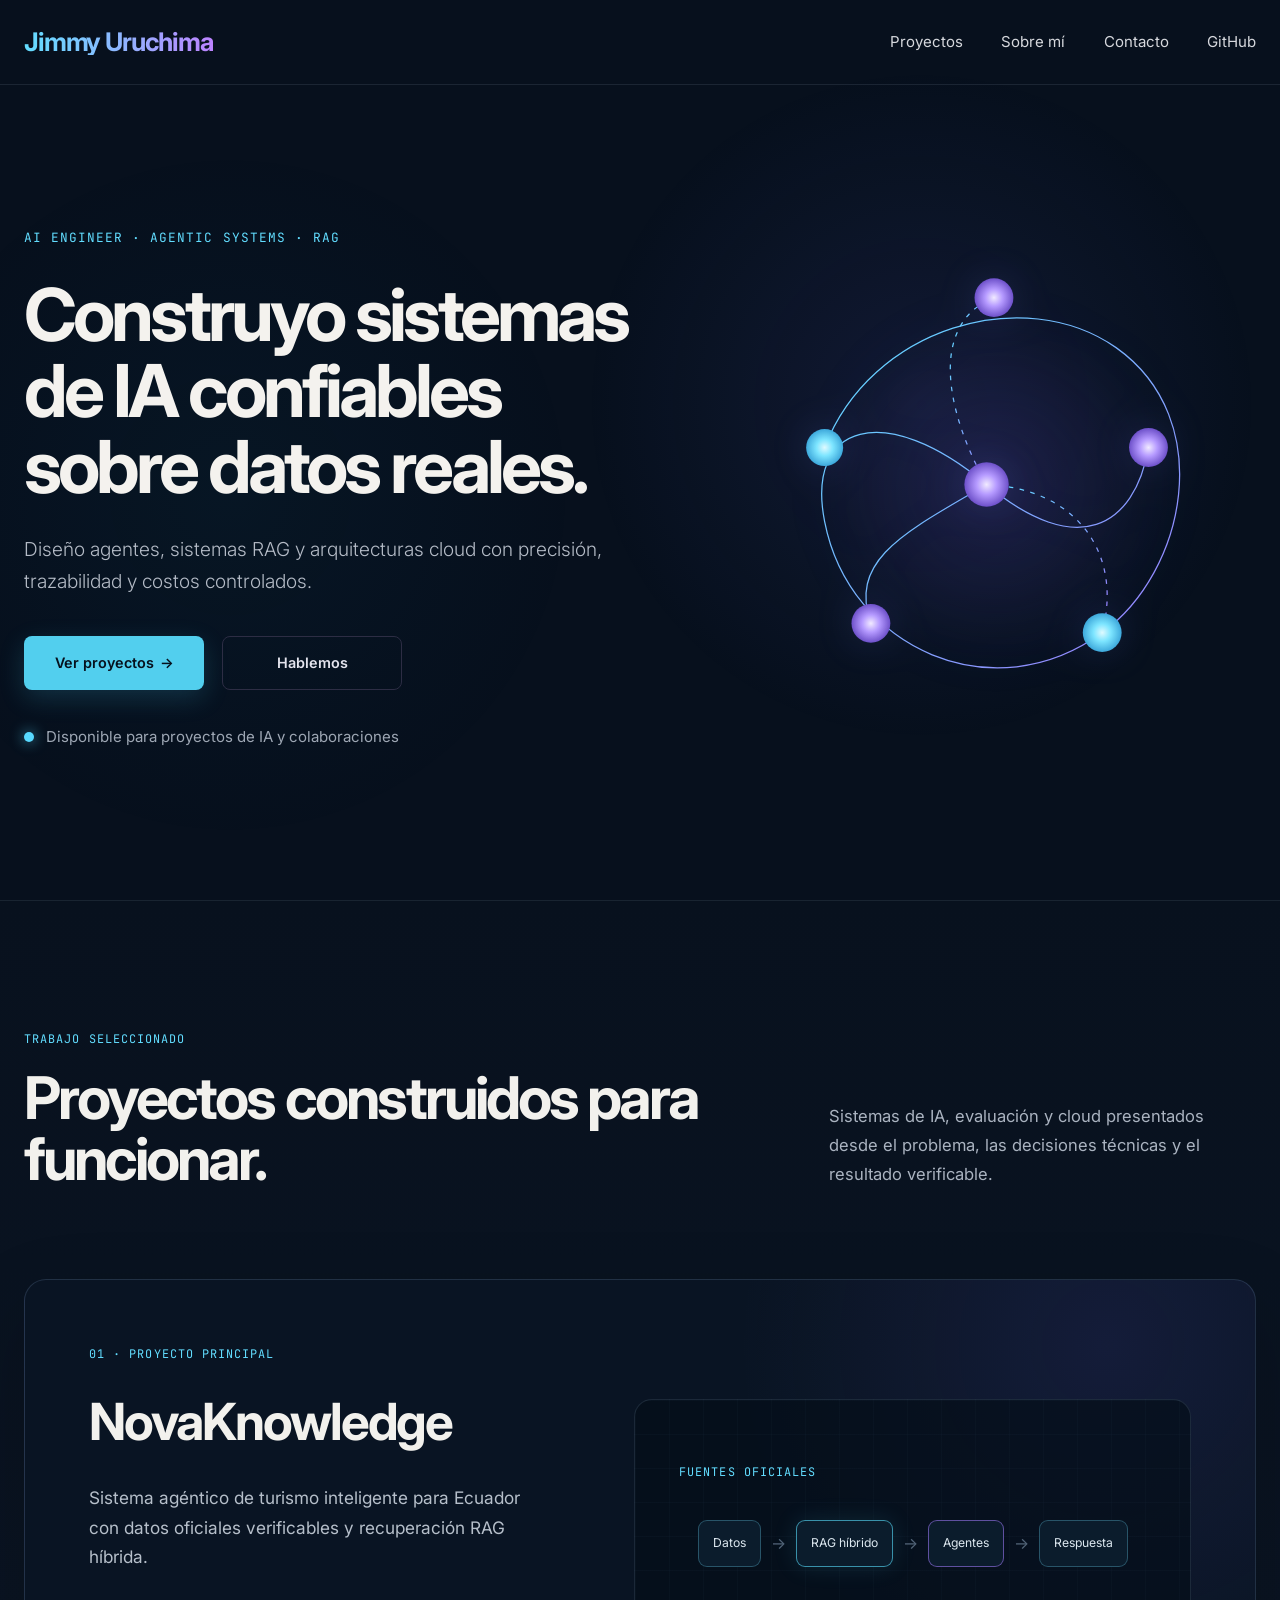
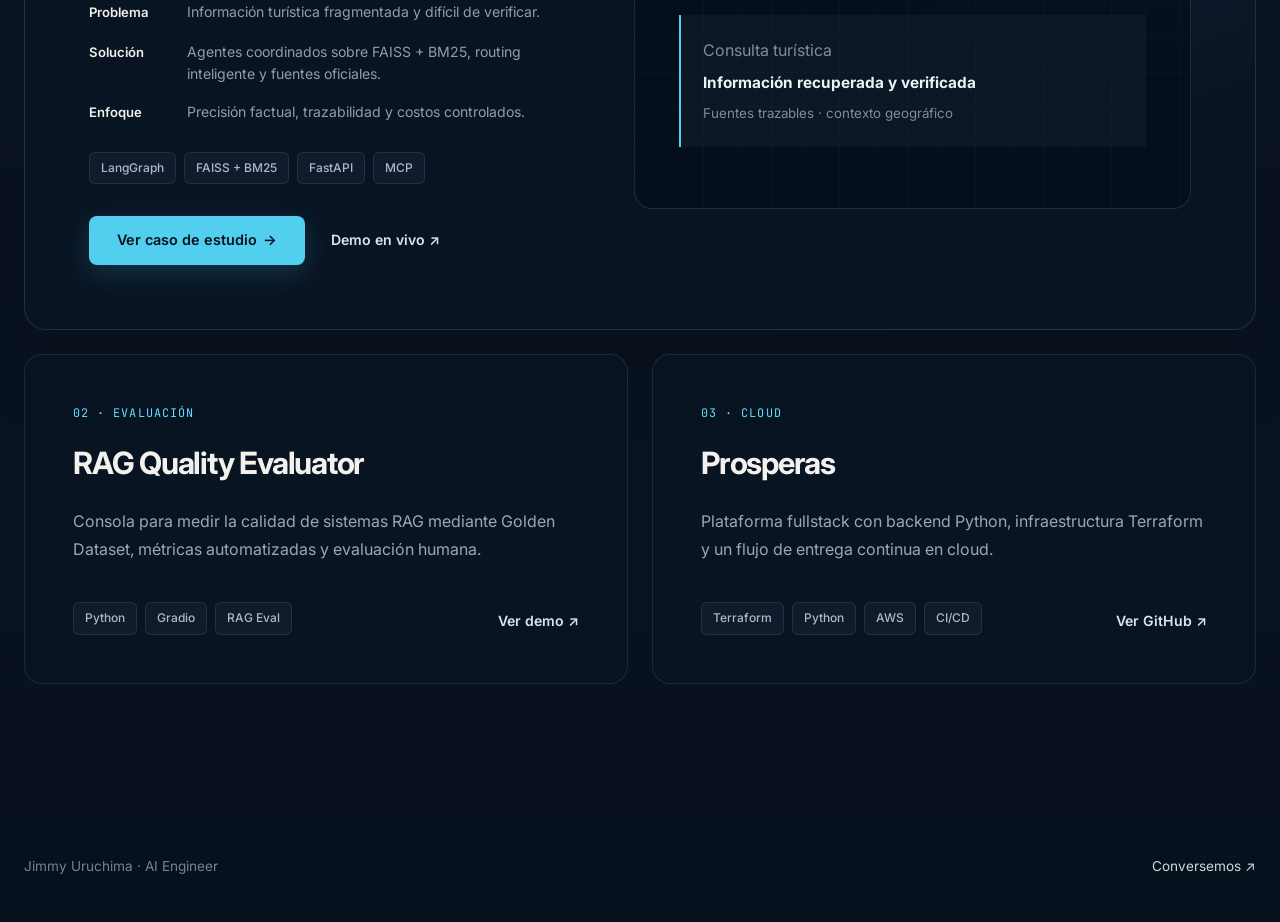
==== commit 2c1db517: "Integra los proyectos en la portada" ====
--- a/index.html
+++ b/index.html
@@ -8,7 +8,7 @@
     <link rel="preconnect" href="https://fonts.googleapis.com">
     <link rel="preconnect" href="https://fonts.gstatic.com" crossorigin>
     <link href="https://fonts.googleapis.com/css2?family=Inter:wght@300;400;500;600;700;800&family=JetBrains+Mono:wght@400;500&display=swap" rel="stylesheet">
-    <link rel="stylesheet" href="style.css">
+    <link rel="stylesheet" href="style.css?v=20260807-3">
 </head>
 <body class="home-page">
     <div class="home-ambient" aria-hidden="true"></div>
@@ -17,7 +17,7 @@
         <div class="home-nav-inner">
             <a href="index.html" class="home-brand" aria-label="Inicio — Jimmy Uruchima">Jimmy Uruchima</a>
             <div class="home-nav-links">
-                <a href="proyectos.html">Proyectos</a>
+                <a href="#projects">Proyectos</a>
                 <a href="https://www.linkedin.com/in/saintjimmyu" target="_blank" rel="noopener">Sobre mí</a>
                 <a href="https://www.linkedin.com/in/saintjimmyu" target="_blank" rel="noopener">Contacto</a>
                 <a href="https://github.com/saintjimmyu-dev" target="_blank" rel="noopener">GitHub</a>
@@ -25,8 +25,9 @@
         </div>
     </nav>
 
-    <main class="home-hero">
-        <section class="home-hero-copy" aria-labelledby="home-title">
+    <main>
+    <section class="home-hero">
+        <div class="home-hero-copy" aria-labelledby="home-title">
             <p class="home-eyebrow">AI ENGINEER · AGENTIC SYSTEMS · RAG</p>
             <h1 id="home-title">Construyo sistemas de IA confiables sobre datos reales.</h1>
             <p class="home-lead">
@@ -34,11 +35,11 @@
                 trazabilidad y costos controlados.
             </p>
             <div class="home-actions">
-                <a href="proyectos.html" class="btn btn-primary">Ver proyectos <span aria-hidden="true">→</span></a>
+                <a href="#projects" class="btn btn-primary">Ver proyectos <span aria-hidden="true">→</span></a>
                 <a href="https://www.linkedin.com/in/saintjimmyu" target="_blank" rel="noopener" class="btn btn-outline">Hablemos</a>
             </div>
             <p class="home-status"><span aria-hidden="true"></span>Disponible para proyectos de IA y colaboraciones</p>
-        </section>
+        </div>
 
         <div class="agent-orbit" aria-label="Representación abstracta de una red de agentes de inteligencia artificial">
             <div class="orbit-glow"></div>
@@ -75,6 +76,85 @@
                 </g>
             </svg>
         </div>
+    </section>
+
+    <section class="selected-projects" id="projects" aria-labelledby="projects-title">
+        <div class="selected-projects-inner">
+            <div class="projects-heading">
+                <div>
+                    <p class="projects-kicker">TRABAJO SELECCIONADO</p>
+                    <h2 id="projects-title">Proyectos construidos para funcionar.</h2>
+                </div>
+                <p>Sistemas de IA, evaluación y cloud presentados desde el problema, las decisiones técnicas y el resultado verificable.</p>
+            </div>
+
+            <article class="featured-work">
+                <div class="featured-work-copy">
+                    <p class="project-index">01 · PROYECTO PRINCIPAL</p>
+                    <h3>NovaKnowledge</h3>
+                    <p class="project-summary">Sistema agéntico de turismo inteligente para Ecuador con datos oficiales verificables y recuperación RAG híbrida.</p>
+                    <dl class="project-facts">
+                        <div><dt>Problema</dt><dd>Información turística fragmentada y difícil de verificar.</dd></div>
+                        <div><dt>Solución</dt><dd>Agentes coordinados sobre FAISS + BM25, routing inteligente y fuentes oficiales.</dd></div>
+                        <div><dt>Enfoque</dt><dd>Precisión factual, trazabilidad y costos controlados.</dd></div>
+                    </dl>
+                    <div class="project-tech project-tech-clean">
+                        <span>LangGraph</span><span>FAISS + BM25</span><span>FastAPI</span><span>MCP</span>
+                    </div>
+                    <div class="project-actions">
+                        <a href="arquitectura-novaknowledge.html" class="btn btn-primary">Ver caso de estudio <span aria-hidden="true">→</span></a>
+                        <a href="https://saintjimmyu-dev-novaknowledge.hf.space" target="_blank" rel="noopener" class="text-link">Demo en vivo ↗</a>
+                    </div>
+                </div>
+                <div class="featured-work-visual" aria-hidden="true">
+                    <div class="mini-architecture">
+                        <span class="mini-label">FUENTES OFICIALES</span>
+                        <div class="architecture-flow">
+                            <div class="architecture-node">Datos</div>
+                            <span>→</span>
+                            <div class="architecture-node accent">RAG híbrido</div>
+                            <span>→</span>
+                            <div class="architecture-node violet">Agentes</div>
+                            <span>→</span>
+                            <div class="architecture-node">Respuesta</div>
+                        </div>
+                        <div class="answer-preview">
+                            <span>Consulta turística</span>
+                            <strong>Información recuperada y verificada</strong>
+                            <small>Fuentes trazables · contexto geográfico</small>
+                        </div>
+                    </div>
+                </div>
+            </article>
+
+            <div class="secondary-work-grid">
+                <article class="secondary-work">
+                    <p class="project-index">02 · EVALUACIÓN</p>
+                    <h3>RAG Quality Evaluator</h3>
+                    <p>Consola para medir la calidad de sistemas RAG mediante Golden Dataset, métricas automatizadas y evaluación humana.</p>
+                    <div class="secondary-work-footer">
+                        <div class="project-tech project-tech-clean"><span>Python</span><span>Gradio</span><span>RAG Eval</span></div>
+                        <div><a href="https://huggingface.co/spaces/saintjimmyu-dev/rag-quality-evaluator" target="_blank" rel="noopener" class="text-link">Ver demo ↗</a></div>
+                    </div>
+                </article>
+
+                <article class="secondary-work">
+                    <p class="project-index">03 · CLOUD</p>
+                    <h3>Prosperas</h3>
+                    <p>Plataforma fullstack con backend Python, infraestructura Terraform y un flujo de entrega continua en cloud.</p>
+                    <div class="secondary-work-footer">
+                        <div class="project-tech project-tech-clean"><span>Terraform</span><span>Python</span><span>AWS</span><span>CI/CD</span></div>
+                        <div><a href="https://github.com/saintjimmyu-dev" target="_blank" rel="noopener" class="text-link">Ver GitHub ↗</a></div>
+                    </div>
+                </article>
+            </div>
+        </div>
+    </section>
     </main>
+
+    <footer class="home-footer">
+        <p>Jimmy Uruchima · AI Engineer</p>
+        <a href="https://www.linkedin.com/in/saintjimmyu" target="_blank" rel="noopener">Conversemos ↗</a>
+    </footer>
 </body>
 </html>
--- a/style.css
+++ b/style.css
@@ -849,3 +849,284 @@
     .home-hero-copy,
     .agent-orbit { animation: none; }
 }
+
+/* Selected work on the home page */
+.selected-projects {
+    position: relative;
+    z-index: 1;
+    padding: clamp(88px, 10vw, 150px) 0;
+    border-top: 1px solid rgba(151, 169, 193, 0.12);
+    background: linear-gradient(180deg, #08111e 0%, #0a1422 48%, #08111d 100%);
+    scroll-margin-top: 24px;
+}
+
+.selected-projects-inner,
+.home-footer {
+    width: min(100% - 48px, 1380px);
+    margin: 0 auto;
+}
+
+.projects-heading {
+    display: grid;
+    grid-template-columns: minmax(0, 1.05fr) minmax(300px, 0.65fr);
+    align-items: end;
+    gap: clamp(48px, 9vw, 130px);
+    margin-bottom: clamp(54px, 7vw, 92px);
+}
+
+.projects-kicker,
+.project-index,
+.mini-label {
+    color: #62ddff;
+    font-family: 'JetBrains Mono', monospace;
+    font-size: 0.74rem;
+    letter-spacing: 0.09em;
+}
+
+.projects-kicker { margin-bottom: 18px; }
+
+.projects-heading h2 {
+    max-width: 760px;
+    font-size: clamp(2.65rem, 4.6vw, 5rem);
+    line-height: 1.04;
+    letter-spacing: -0.05em;
+}
+
+.projects-heading > p {
+    color: #aab3c0;
+    font-size: 1.04rem;
+    line-height: 1.75;
+}
+
+.featured-work {
+    display: grid;
+    grid-template-columns: minmax(0, 0.9fr) minmax(420px, 1.1fr);
+    gap: clamp(48px, 7vw, 100px);
+    align-items: center;
+    padding: clamp(34px, 5vw, 68px);
+    margin-bottom: 24px;
+    border: 1px solid rgba(127, 158, 198, 0.2);
+    border-radius: 22px;
+    background:
+        radial-gradient(circle at 88% 10%, rgba(99, 92, 216, 0.12), transparent 30%),
+        rgba(10, 22, 37, 0.72);
+    box-shadow: 0 30px 80px rgba(0, 0, 0, 0.2);
+}
+
+.featured-work h3,
+.secondary-work h3 {
+    color: #f2f1ed;
+    letter-spacing: -0.04em;
+}
+
+.featured-work h3 {
+    margin: 14px 0 18px;
+    font-size: clamp(2.2rem, 4vw, 4rem);
+}
+
+.project-summary {
+    margin-bottom: 30px;
+    color: #b6bfca;
+    font-size: 1.08rem;
+    line-height: 1.7;
+}
+
+.project-facts {
+    display: grid;
+    gap: 17px;
+    margin-bottom: 28px;
+}
+
+.project-facts div {
+    display: grid;
+    grid-template-columns: 82px 1fr;
+    gap: 16px;
+}
+
+.project-facts dt {
+    color: #f0f0ec;
+    font-size: 0.82rem;
+    font-weight: 600;
+}
+
+.project-facts dd {
+    color: #929dab;
+    font-size: 0.88rem;
+    line-height: 1.55;
+}
+
+.project-tech-clean {
+    gap: 8px;
+    margin-bottom: 0;
+}
+
+.project-tech-clean span {
+    padding: 5px 11px;
+    color: #aeb8c7;
+    background: rgba(119, 144, 177, 0.07);
+    border-color: rgba(139, 163, 195, 0.15);
+    border-radius: 6px;
+}
+
+.project-actions {
+    display: flex;
+    align-items: center;
+    gap: 26px;
+    margin-top: 32px;
+}
+
+.project-actions .btn-primary {
+    background: #52cfee;
+    color: #06111d;
+    box-shadow: 0 8px 26px rgba(67, 202, 238, 0.18);
+}
+
+.text-link {
+    color: #dce3eb;
+    font-size: 0.88rem;
+    font-weight: 600;
+    text-decoration: none;
+    white-space: nowrap;
+}
+
+.text-link:hover { color: #62ddff; }
+
+.featured-work-visual {
+    min-width: 0;
+}
+
+.mini-architecture {
+    min-height: 410px;
+    padding: clamp(24px, 4vw, 44px);
+    display: flex;
+    flex-direction: column;
+    justify-content: center;
+    border: 1px solid rgba(139, 163, 195, 0.17);
+    border-radius: 18px;
+    background:
+        linear-gradient(rgba(79, 117, 161, 0.04) 1px, transparent 1px),
+        linear-gradient(90deg, rgba(79, 117, 161, 0.04) 1px, transparent 1px),
+        rgba(5, 14, 25, 0.72);
+    background-size: 34px 34px;
+}
+
+.architecture-flow {
+    display: flex;
+    align-items: center;
+    justify-content: center;
+    gap: 10px;
+    margin: 38px 0 48px;
+    color: #536579;
+}
+
+.architecture-node {
+    padding: 12px 14px;
+    border: 1px solid rgba(106, 212, 241, 0.3);
+    border-radius: 9px;
+    color: #dce7ef;
+    background: #0b1c2c;
+    font-size: 0.76rem;
+    text-align: center;
+}
+
+.architecture-node.accent {
+    border-color: rgba(82, 207, 238, 0.65);
+    box-shadow: 0 0 24px rgba(82, 207, 238, 0.12);
+}
+
+.architecture-node.violet {
+    border-color: rgba(165, 122, 255, 0.55);
+}
+
+.answer-preview {
+    padding: 22px;
+    display: grid;
+    gap: 6px;
+    border-left: 2px solid #52cfee;
+    background: rgba(75, 114, 153, 0.08);
+}
+
+.answer-preview span,
+.answer-preview small { color: #7f8c9c; }
+.answer-preview strong { color: #edf2f5; font-size: 0.96rem; }
+
+.secondary-work-grid {
+    display: grid;
+    grid-template-columns: repeat(2, 1fr);
+    gap: 24px;
+}
+
+.secondary-work {
+    min-height: 330px;
+    padding: clamp(30px, 4vw, 48px);
+    display: flex;
+    flex-direction: column;
+    border: 1px solid rgba(127, 158, 198, 0.16);
+    border-radius: 18px;
+    background: rgba(10, 22, 37, 0.55);
+    transition: border-color 200ms ease, transform 200ms ease;
+}
+
+.secondary-work:hover {
+    border-color: rgba(98, 221, 255, 0.34);
+    transform: translateY(-3px);
+}
+
+.secondary-work h3 {
+    margin: 14px 0 18px;
+    font-size: clamp(1.65rem, 2.4vw, 2.45rem);
+}
+
+.secondary-work > p:not(.project-index) {
+    max-width: 600px;
+    color: #9ca7b5;
+    line-height: 1.75;
+}
+
+.secondary-work-footer {
+    margin-top: auto;
+    padding-top: 32px;
+    display: flex;
+    align-items: end;
+    justify-content: space-between;
+    gap: 24px;
+}
+
+.home-footer {
+    position: relative;
+    z-index: 1;
+    min-height: 110px;
+    display: flex;
+    align-items: center;
+    justify-content: space-between;
+    color: #778393;
+    font-size: 0.85rem;
+}
+
+.home-footer a {
+    color: #cfd7df;
+    text-decoration: none;
+}
+
+@media (max-width: 980px) {
+    .projects-heading,
+    .featured-work { grid-template-columns: 1fr; }
+    .featured-work { gap: 42px; }
+    .secondary-work-grid { grid-template-columns: 1fr; }
+}
+
+@media (max-width: 680px) {
+    .selected-projects-inner,
+    .home-footer { width: min(100% - 32px, 1380px); }
+    .projects-heading { gap: 24px; }
+    .featured-work { padding: 28px 22px; border-radius: 16px; }
+    .project-facts div { grid-template-columns: 1fr; gap: 3px; }
+    .project-actions { align-items: stretch; flex-direction: column; }
+    .project-actions .btn { justify-content: center; }
+    .mini-architecture { min-height: 330px; padding: 22px 14px; }
+    .architecture-flow { gap: 5px; margin: 28px 0 38px; }
+    .architecture-flow > span { display: none; }
+    .architecture-node { flex: 1; padding: 10px 6px; font-size: 0.63rem; }
+    .secondary-work { min-height: 310px; padding: 28px 22px; }
+    .secondary-work-footer { align-items: flex-start; flex-direction: column; }
+}
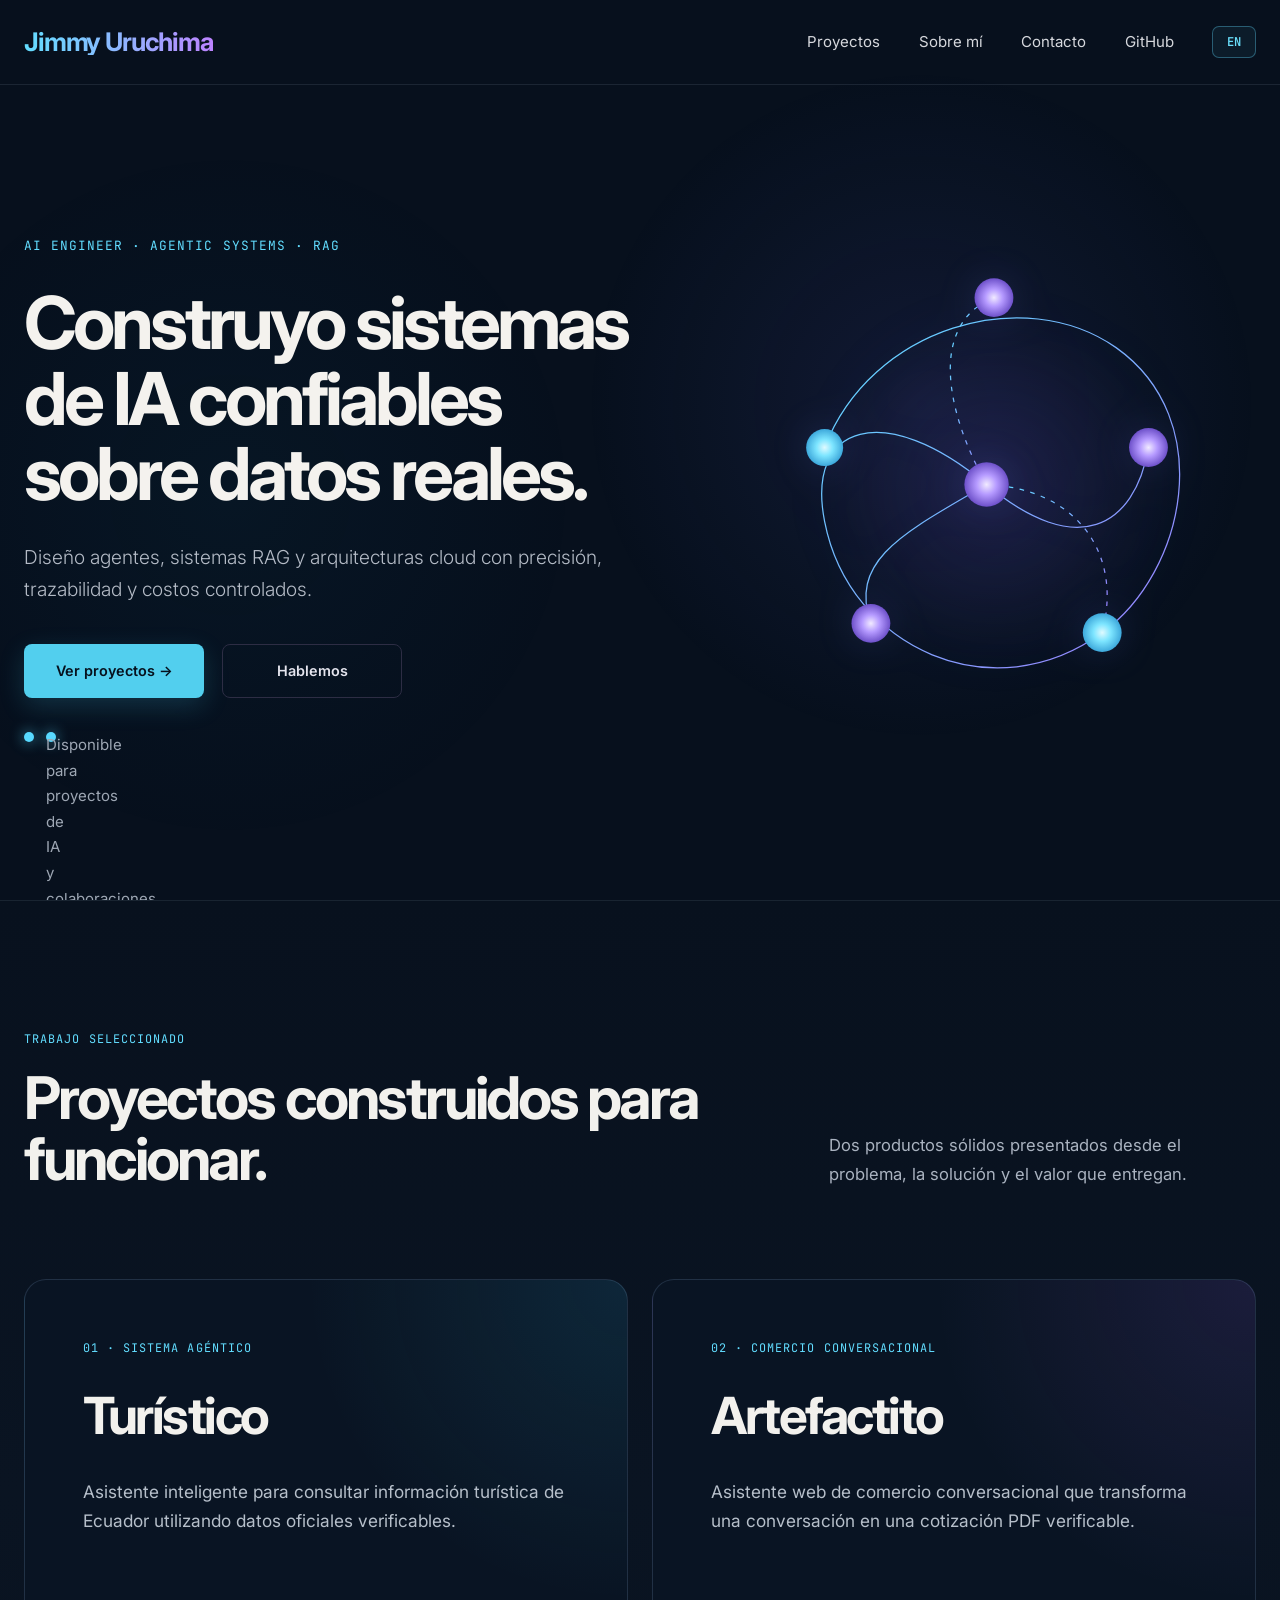
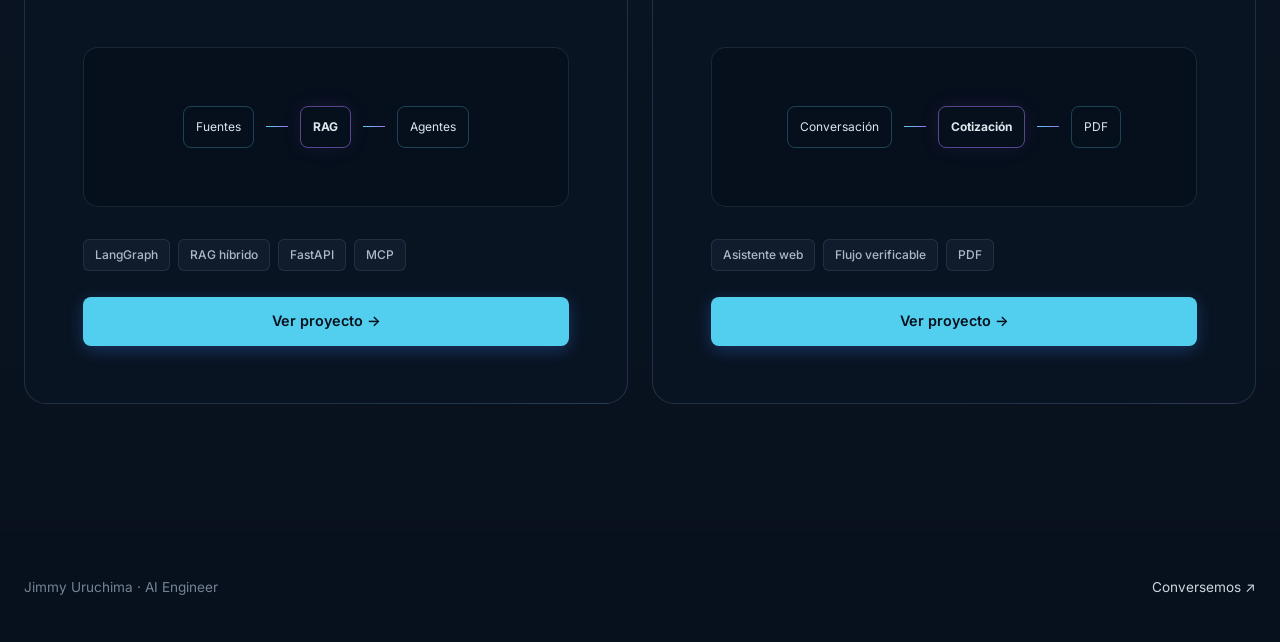
==== commit 5d462c67: "Añade portafolio bilingüe y casos de proyecto" ====
--- a/index.html
+++ b/index.html
@@ -8,7 +8,7 @@
     <link rel="preconnect" href="https://fonts.googleapis.com">
     <link rel="preconnect" href="https://fonts.gstatic.com" crossorigin>
     <link href="https://fonts.googleapis.com/css2?family=Inter:wght@300;400;500;600;700;800&family=JetBrains+Mono:wght@400;500&display=swap" rel="stylesheet">
-    <link rel="stylesheet" href="style.css?v=20260807-3">
+    <link rel="stylesheet" href="style.css?v=20260807-4">
 </head>
 <body class="home-page">
     <div class="home-ambient" aria-hidden="true"></div>
@@ -17,10 +17,11 @@
         <div class="home-nav-inner">
             <a href="index.html" class="home-brand" aria-label="Inicio — Jimmy Uruchima">Jimmy Uruchima</a>
             <div class="home-nav-links">
-                <a href="#projects">Proyectos</a>
-                <a href="https://www.linkedin.com/in/saintjimmyu" target="_blank" rel="noopener">Sobre mí</a>
-                <a href="https://www.linkedin.com/in/saintjimmyu" target="_blank" rel="noopener">Contacto</a>
+                <a href="#projects" data-i18n="nav.projects">Proyectos</a>
+                <a href="https://www.linkedin.com/in/jimmyuruchima/" target="_blank" rel="noopener" data-i18n="nav.about">Sobre mí</a>
+                <a href="https://www.linkedin.com/in/jimmyuruchima/" target="_blank" rel="noopener" data-i18n="nav.contact">Contacto</a>
                 <a href="https://github.com/saintjimmyu-dev" target="_blank" rel="noopener">GitHub</a>
+                <button class="language-toggle" type="button" data-language-toggle aria-label="Cambiar idioma a inglés">EN</button>
             </div>
         </div>
     </nav>
@@ -29,16 +30,13 @@
     <section class="home-hero">
         <div class="home-hero-copy" aria-labelledby="home-title">
             <p class="home-eyebrow">AI ENGINEER · AGENTIC SYSTEMS · RAG</p>
-            <h1 id="home-title">Construyo sistemas de IA confiables sobre datos reales.</h1>
-            <p class="home-lead">
-                Diseño agentes, sistemas RAG y arquitecturas cloud con precisión,
-                trazabilidad y costos controlados.
-            </p>
+            <h1 id="home-title" data-i18n="home.title">Construyo sistemas de IA confiables sobre datos reales.</h1>
+            <p class="home-lead" data-i18n="home.lead">Diseño agentes, sistemas RAG y arquitecturas cloud con precisión, trazabilidad y costos controlados.</p>
             <div class="home-actions">
-                <a href="#projects" class="btn btn-primary">Ver proyectos <span aria-hidden="true">→</span></a>
-                <a href="https://www.linkedin.com/in/saintjimmyu" target="_blank" rel="noopener" class="btn btn-outline">Hablemos</a>
+                <a href="#projects" class="btn btn-primary" data-i18n="home.projectsButton">Ver proyectos →</a>
+                <a href="https://www.linkedin.com/in/jimmyuruchima/" target="_blank" rel="noopener" class="btn btn-outline" data-i18n="home.talkButton">Hablemos</a>
             </div>
-            <p class="home-status"><span aria-hidden="true"></span>Disponible para proyectos de IA y colaboraciones</p>
+            <p class="home-status"><span aria-hidden="true"></span><span data-i18n="home.status">Disponible para proyectos de IA y colaboraciones</span></p>
         </div>
 
         <div class="agent-orbit" aria-label="Representación abstracta de una red de agentes de inteligencia artificial">
@@ -82,70 +80,37 @@
         <div class="selected-projects-inner">
             <div class="projects-heading">
                 <div>
-                    <p class="projects-kicker">TRABAJO SELECCIONADO</p>
-                    <h2 id="projects-title">Proyectos construidos para funcionar.</h2>
+                    <p class="projects-kicker" data-i18n="projects.kicker">TRABAJO SELECCIONADO</p>
+                    <h2 id="projects-title" data-i18n="projects.title">Proyectos construidos para funcionar.</h2>
                 </div>
-                <p>Sistemas de IA, evaluación y cloud presentados desde el problema, las decisiones técnicas y el resultado verificable.</p>
+                <p data-i18n="projects.intro">Dos productos sólidos presentados desde el problema, la solución y el valor que entregan.</p>
             </div>
 
-            <article class="featured-work">
-                <div class="featured-work-copy">
-                    <p class="project-index">01 · PROYECTO PRINCIPAL</p>
-                    <h3>NovaKnowledge</h3>
-                    <p class="project-summary">Sistema agéntico de turismo inteligente para Ecuador con datos oficiales verificables y recuperación RAG híbrida.</p>
-                    <dl class="project-facts">
-                        <div><dt>Problema</dt><dd>Información turística fragmentada y difícil de verificar.</dd></div>
-                        <div><dt>Solución</dt><dd>Agentes coordinados sobre FAISS + BM25, routing inteligente y fuentes oficiales.</dd></div>
-                        <div><dt>Enfoque</dt><dd>Precisión factual, trazabilidad y costos controlados.</dd></div>
-                    </dl>
-                    <div class="project-tech project-tech-clean">
-                        <span>LangGraph</span><span>FAISS + BM25</span><span>FastAPI</span><span>MCP</span>
+            <div class="solid-projects-grid">
+                <article class="solid-project-card tourist-card">
+                    <div>
+                        <p class="project-index" data-i18n="tourist.index">01 · SISTEMA AGÉNTICO</p>
+                        <h3>Turístico</h3>
+                        <p class="project-summary" data-i18n="tourist.summary">Asistente inteligente para consultar información turística de Ecuador utilizando datos oficiales verificables.</p>
                     </div>
-                    <div class="project-actions">
-                        <a href="arquitectura-novaknowledge.html" class="btn btn-primary">Ver caso de estudio <span aria-hidden="true">→</span></a>
-                        <a href="https://saintjimmyu-dev-novaknowledge.hf.space" target="_blank" rel="noopener" class="text-link">Demo en vivo ↗</a>
+                    <div class="project-visual project-visual-tourist" aria-hidden="true">
+                        <span data-i18n="tourist.visual1">Fuentes</span><i></i><strong>RAG</strong><i></i><span data-i18n="tourist.visual2">Agentes</span>
                     </div>
-                </div>
-                <div class="featured-work-visual" aria-hidden="true">
-                    <div class="mini-architecture">
-                        <span class="mini-label">FUENTES OFICIALES</span>
-                        <div class="architecture-flow">
-                            <div class="architecture-node">Datos</div>
-                            <span>→</span>
-                            <div class="architecture-node accent">RAG híbrido</div>
-                            <span>→</span>
-                            <div class="architecture-node violet">Agentes</div>
-                            <span>→</span>
-                            <div class="architecture-node">Respuesta</div>
-                        </div>
-                        <div class="answer-preview">
-                            <span>Consulta turística</span>
-                            <strong>Información recuperada y verificada</strong>
-                            <small>Fuentes trazables · contexto geográfico</small>
-                        </div>
-                    </div>
-                </div>
-            </article>
-
-            <div class="secondary-work-grid">
-                <article class="secondary-work">
-                    <p class="project-index">02 · EVALUACIÓN</p>
-                    <h3>RAG Quality Evaluator</h3>
-                    <p>Consola para medir la calidad de sistemas RAG mediante Golden Dataset, métricas automatizadas y evaluación humana.</p>
-                    <div class="secondary-work-footer">
-                        <div class="project-tech project-tech-clean"><span>Python</span><span>Gradio</span><span>RAG Eval</span></div>
-                        <div><a href="https://huggingface.co/spaces/saintjimmyu-dev/rag-quality-evaluator" target="_blank" rel="noopener" class="text-link">Ver demo ↗</a></div>
-                    </div>
+                    <div class="project-tech project-tech-clean"><span>LangGraph</span><span data-i18n="tourist.hybridTag">RAG híbrido</span><span>FastAPI</span><span>MCP</span></div>
+                    <a href="proyecto-turistico.html" class="btn btn-primary project-page-button" data-i18n="projects.viewProject">Ver proyecto →</a>
                 </article>
 
-                <article class="secondary-work">
-                    <p class="project-index">03 · CLOUD</p>
-                    <h3>Prosperas</h3>
-                    <p>Plataforma fullstack con backend Python, infraestructura Terraform y un flujo de entrega continua en cloud.</p>
-                    <div class="secondary-work-footer">
-                        <div class="project-tech project-tech-clean"><span>Terraform</span><span>Python</span><span>AWS</span><span>CI/CD</span></div>
-                        <div><a href="https://github.com/saintjimmyu-dev" target="_blank" rel="noopener" class="text-link">Ver GitHub ↗</a></div>
+                <article class="solid-project-card artefactito-card">
+                    <div>
+                        <p class="project-index" data-i18n="artefactito.index">02 · COMERCIO CONVERSACIONAL</p>
+                        <h3>Artefactito</h3>
+                        <p class="project-summary" data-i18n="artefactito.summary">Asistente web de comercio conversacional que transforma una conversación en una cotización PDF verificable.</p>
                     </div>
+                    <div class="project-visual project-visual-quote" aria-hidden="true">
+                        <span data-i18n="artefactito.flow1">Conversación</span><i></i><strong data-i18n="artefactito.quote">Cotización</strong><i></i><span>PDF</span>
+                    </div>
+                    <div class="project-tech project-tech-clean"><span data-i18n="artefactito.tag1">Asistente web</span><span data-i18n="artefactito.verifiableTag">Flujo verificable</span><span>PDF</span></div>
+                    <a href="proyecto-artefactito.html" class="btn btn-primary project-page-button" data-i18n="projects.viewProject">Ver proyecto →</a>
                 </article>
             </div>
         </div>
@@ -154,7 +119,8 @@
 
     <footer class="home-footer">
         <p>Jimmy Uruchima · AI Engineer</p>
-        <a href="https://www.linkedin.com/in/saintjimmyu" target="_blank" rel="noopener">Conversemos ↗</a>
+        <a href="https://www.linkedin.com/in/jimmyuruchima/" target="_blank" rel="noopener" data-i18n="footer.talk">Conversemos ↗</a>
     </footer>
+    <script src="script.js?v=20260807-4"></script>
 </body>
 </html>
--- a/style.css
+++ b/style.css
@@ -688,6 +688,24 @@
     color: #6fe3ff;
 }
 
+.language-toggle {
+    min-width: 44px;
+    padding: 7px 10px;
+    border: 1px solid rgba(98, 221, 255, 0.34);
+    border-radius: 7px;
+    color: #69defa;
+    background: rgba(98, 221, 255, 0.06);
+    font: 600 0.76rem 'JetBrains Mono', monospace;
+    cursor: pointer;
+    transition: background 180ms ease, border-color 180ms ease;
+}
+
+.language-toggle:hover,
+.language-toggle:focus-visible {
+    border-color: #62ddff;
+    background: rgba(98, 221, 255, 0.12);
+}
+
 .home-hero {
     position: relative;
     z-index: 1;
@@ -1108,11 +1126,142 @@
     text-decoration: none;
 }
 
+.solid-projects-grid {
+    display: grid;
+    grid-template-columns: repeat(2, minmax(0, 1fr));
+    gap: 24px;
+}
+
+.solid-project-card {
+    min-height: 620px;
+    padding: clamp(32px, 4.5vw, 58px);
+    display: flex;
+    flex-direction: column;
+    border: 1px solid rgba(127, 158, 198, 0.2);
+    border-radius: 22px;
+    background: rgba(10, 22, 37, 0.72);
+    overflow: hidden;
+}
+
+.solid-project-card h3 {
+    margin: 14px 0 18px;
+    color: #f2f1ed;
+    font-size: clamp(2.3rem, 4vw, 4rem);
+    letter-spacing: -0.05em;
+}
+
+.solid-project-card .project-summary { min-height: 118px; }
+
+.artefactito-card {
+    background:
+        radial-gradient(circle at 100% 0%, rgba(147, 91, 221, 0.13), transparent 34%),
+        rgba(10, 22, 37, 0.72);
+}
+
+.tourist-card {
+    background:
+        radial-gradient(circle at 100% 0%, rgba(48, 179, 218, 0.12), transparent 34%),
+        rgba(10, 22, 37, 0.72);
+}
+
+.project-visual {
+    min-height: 160px;
+    margin: 22px 0 32px;
+    padding: 24px;
+    display: flex;
+    align-items: center;
+    justify-content: center;
+    gap: 12px;
+    border: 1px solid rgba(139, 163, 195, 0.16);
+    border-radius: 15px;
+    background: rgba(5, 14, 25, 0.62);
+}
+
+.project-visual span,
+.project-visual strong {
+    padding: 10px 12px;
+    border: 1px solid rgba(98, 221, 255, 0.25);
+    border-radius: 8px;
+    color: #dbe6ed;
+    font-size: 0.75rem;
+    text-align: center;
+}
+
+.project-visual strong {
+    border-color: rgba(173, 126, 255, 0.5);
+    box-shadow: 0 0 20px rgba(146, 94, 231, 0.1);
+}
+
+.project-visual i {
+    width: 22px;
+    height: 1px;
+    background: linear-gradient(90deg, #52cfee, #9875ef);
+}
+
+.solid-project-card .project-tech { margin-top: auto; }
+
+.project-page-button {
+    width: 100%;
+    margin-top: 26px;
+    justify-content: center;
+    background: #52cfee;
+    color: #06111d;
+}
+
+/* Project case-study pages */
+.case-main {
+    position: relative;
+    z-index: 1;
+    width: min(100% - 48px, 1180px);
+    margin: 0 auto;
+    padding: clamp(70px, 9vw, 130px) 0 110px;
+}
+
+.case-hero { max-width: 940px; margin-bottom: 80px; }
+.case-back { display: inline-block; margin-bottom: 54px; color: #9ba7b6; text-decoration: none; font-size: 0.88rem; }
+.case-back:hover { color: #62ddff; }
+.case-hero h1 { margin: 12px 0 26px; font-size: clamp(4rem, 10vw, 8rem); line-height: 0.95; letter-spacing: -0.07em; }
+.case-lead { max-width: 820px; margin-bottom: 30px; color: #b1bbc8; font-size: clamp(1.22rem, 2vw, 1.62rem); line-height: 1.65; }
+
+.case-grid {
+    display: grid;
+    grid-template-columns: repeat(3, 1fr);
+    gap: 20px;
+    margin-bottom: 70px;
+}
+
+.case-grid article {
+    min-height: 290px;
+    padding: 34px;
+    border: 1px solid rgba(127, 158, 198, 0.18);
+    border-radius: 16px;
+    background: rgba(10, 22, 37, 0.65);
+}
+
+.case-grid article > span { color: #62ddff; font: 500 0.72rem 'JetBrains Mono', monospace; }
+.case-grid h2 { margin: 42px 0 16px; font-size: 1.5rem; letter-spacing: -0.03em; }
+.case-grid p { color: #98a4b3; font-size: 0.92rem; line-height: 1.75; }
+
+.case-flow {
+    padding: clamp(32px, 5vw, 58px);
+    border: 1px solid rgba(127, 158, 198, 0.18);
+    border-radius: 18px;
+    background: rgba(5, 14, 25, 0.58);
+}
+
+.case-flow > div { display: flex; align-items: center; gap: 14px; margin-top: 34px; }
+.case-flow span { flex: 1; padding: 17px 14px; border: 1px solid rgba(98, 221, 255, 0.24); border-radius: 9px; color: #dce5ec; text-align: center; font-size: 0.82rem; }
+.case-flow i { color: #657589; font-style: normal; }
+.case-actions { display: flex; gap: 16px; margin-top: 40px; }
+
 @media (max-width: 980px) {
     .projects-heading,
     .featured-work { grid-template-columns: 1fr; }
     .featured-work { gap: 42px; }
     .secondary-work-grid { grid-template-columns: 1fr; }
+    .solid-projects-grid,
+    .case-grid { grid-template-columns: 1fr; }
+    .solid-project-card .project-summary { min-height: auto; }
 }
 
 @media (max-width: 680px) {
@@ -1129,4 +1278,15 @@
     .architecture-node { flex: 1; padding: 10px 6px; font-size: 0.63rem; }
     .secondary-work { min-height: 310px; padding: 28px 22px; }
     .secondary-work-footer { align-items: flex-start; flex-direction: column; }
-}
+    .solid-project-card { min-height: 560px; padding: 30px 22px; }
+    .project-visual { padding: 18px 10px; gap: 6px; }
+    .project-visual span,
+    .project-visual strong { padding: 9px 7px; font-size: 0.64rem; }
+    .project-visual i { width: 10px; }
+    .case-main { width: min(100% - 32px, 1180px); padding-top: 58px; }
+    .case-grid article { min-height: 240px; }
+    .case-flow > div { align-items: stretch; flex-direction: column; }
+    .case-flow i { transform: rotate(90deg); text-align: center; }
+    .case-actions { flex-direction: column; }
+    .case-actions .btn { justify-content: center; }
+}
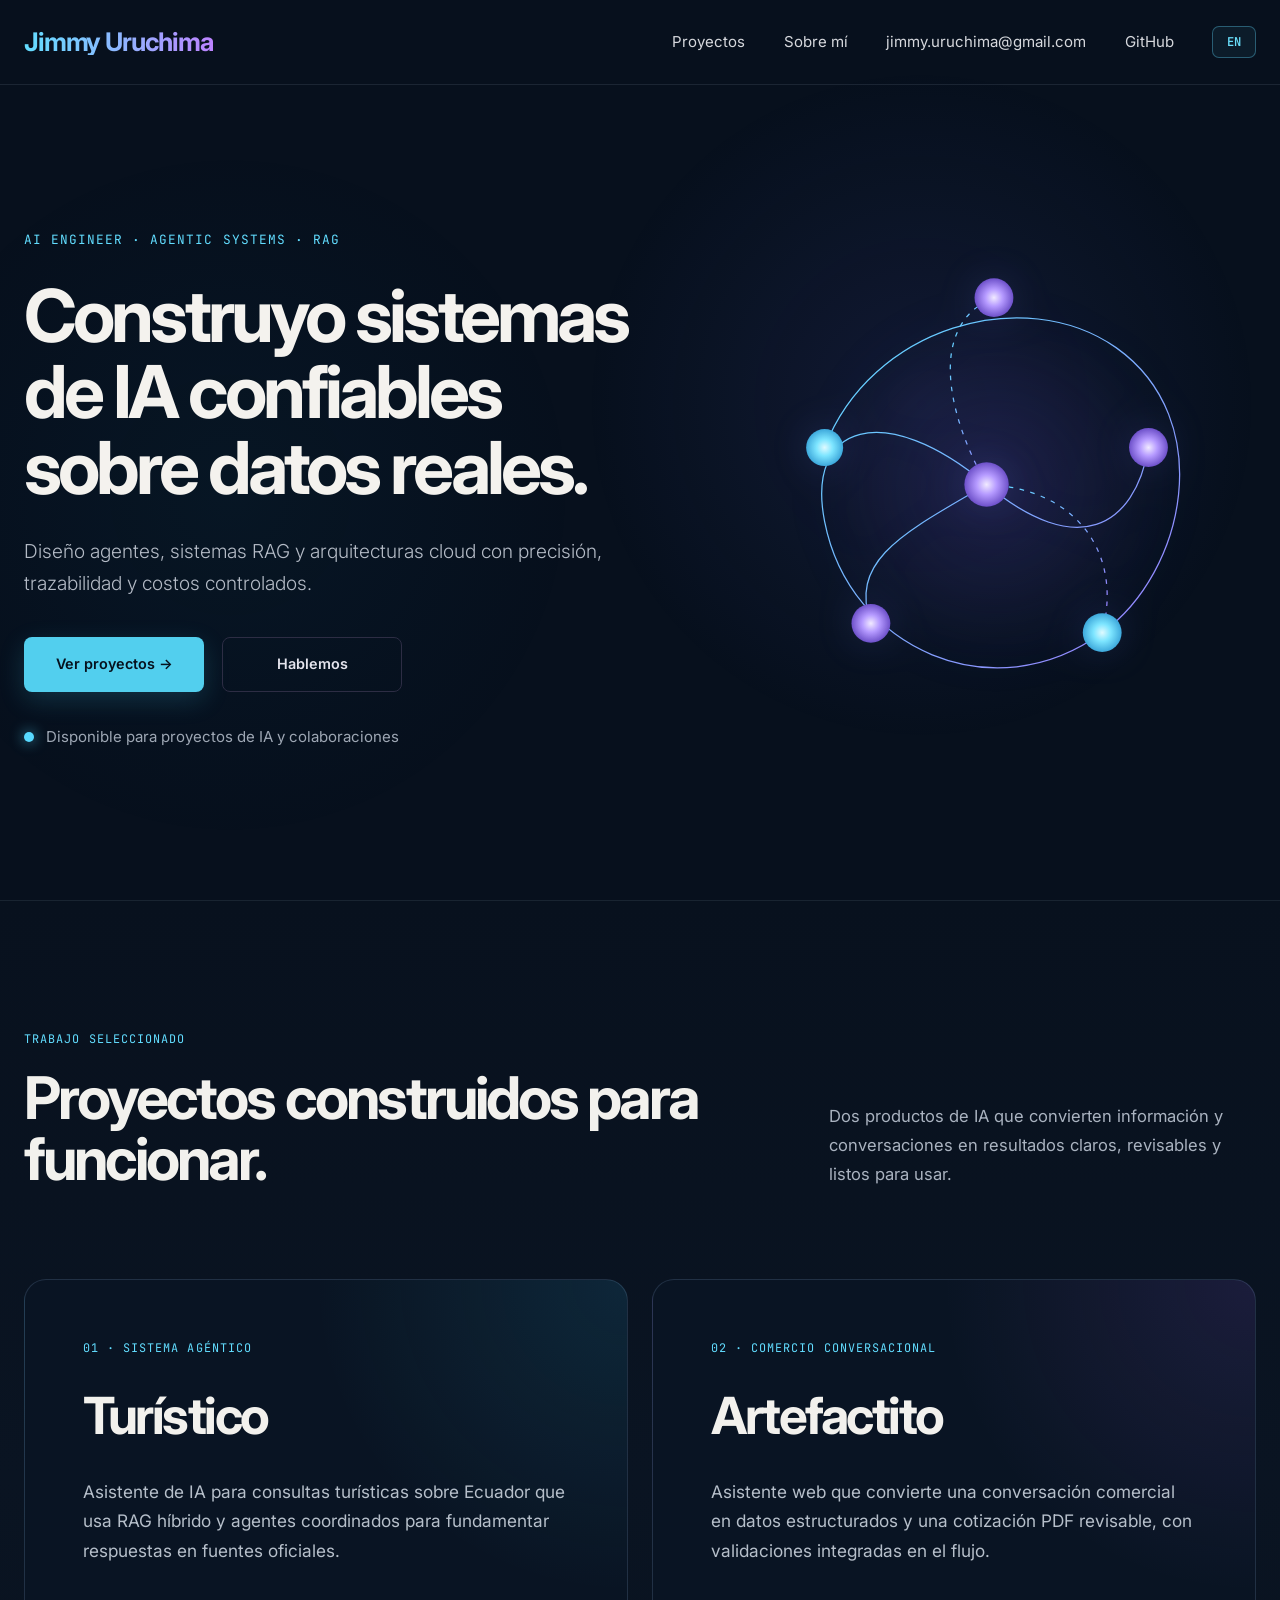
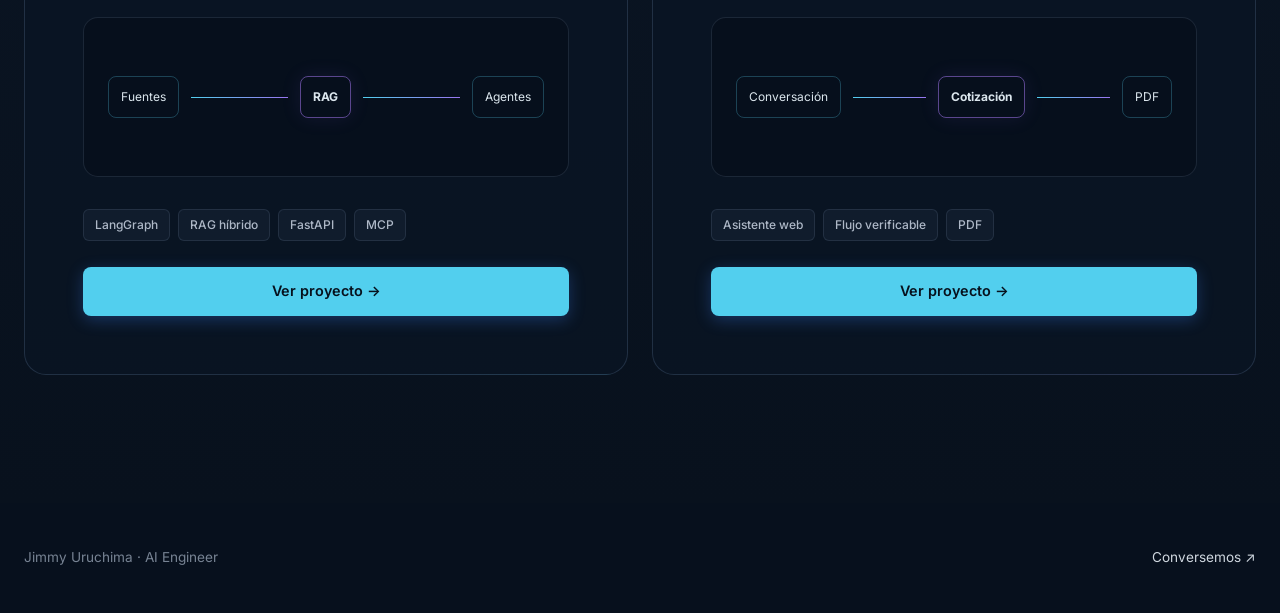
==== commit 1d570aaf: "Mejora contacto, demos y narrativa de proyectos" ====
--- a/index.html
+++ b/index.html
@@ -8,7 +8,7 @@
     <link rel="preconnect" href="https://fonts.googleapis.com">
     <link rel="preconnect" href="https://fonts.gstatic.com" crossorigin>
     <link href="https://fonts.googleapis.com/css2?family=Inter:wght@300;400;500;600;700;800&family=JetBrains+Mono:wght@400;500&display=swap" rel="stylesheet">
-    <link rel="stylesheet" href="style.css?v=20260807-4">
+    <link rel="stylesheet" href="style.css?v=20260807-6">
 </head>
 <body class="home-page">
     <div class="home-ambient" aria-hidden="true"></div>
@@ -19,7 +19,7 @@
             <div class="home-nav-links">
                 <a href="#projects" data-i18n="nav.projects">Proyectos</a>
                 <a href="https://www.linkedin.com/in/jimmyuruchima/" target="_blank" rel="noopener" data-i18n="nav.about">Sobre mí</a>
-                <a href="https://www.linkedin.com/in/jimmyuruchima/" target="_blank" rel="noopener" data-i18n="nav.contact">Contacto</a>
+                <a href="mailto:jimmy.uruchima@gmail.com" class="nav-email">jimmy.uruchima@gmail.com</a>
                 <a href="https://github.com/saintjimmyu-dev" target="_blank" rel="noopener">GitHub</a>
                 <button class="language-toggle" type="button" data-language-toggle aria-label="Cambiar idioma a inglés">EN</button>
             </div>
@@ -36,7 +36,7 @@
                 <a href="#projects" class="btn btn-primary" data-i18n="home.projectsButton">Ver proyectos →</a>
                 <a href="https://www.linkedin.com/in/jimmyuruchima/" target="_blank" rel="noopener" class="btn btn-outline" data-i18n="home.talkButton">Hablemos</a>
             </div>
-            <p class="home-status"><span aria-hidden="true"></span><span data-i18n="home.status">Disponible para proyectos de IA y colaboraciones</span></p>
+            <p class="home-status"><span class="status-dot" aria-hidden="true"></span><span class="status-copy" data-i18n="home.status">Disponible para proyectos de IA y colaboraciones</span></p>
         </div>
 
         <div class="agent-orbit" aria-label="Representación abstracta de una red de agentes de inteligencia artificial">
@@ -83,7 +83,7 @@
                     <p class="projects-kicker" data-i18n="projects.kicker">TRABAJO SELECCIONADO</p>
                     <h2 id="projects-title" data-i18n="projects.title">Proyectos construidos para funcionar.</h2>
                 </div>
-                <p data-i18n="projects.intro">Dos productos sólidos presentados desde el problema, la solución y el valor que entregan.</p>
+                <p data-i18n="projects.intro">Dos productos de IA que convierten información y conversaciones en resultados claros, revisables y listos para usar.</p>
             </div>
 
             <div class="solid-projects-grid">
@@ -91,9 +91,9 @@
                     <div>
                         <p class="project-index" data-i18n="tourist.index">01 · SISTEMA AGÉNTICO</p>
                         <h3>Turístico</h3>
-                        <p class="project-summary" data-i18n="tourist.summary">Asistente inteligente para consultar información turística de Ecuador utilizando datos oficiales verificables.</p>
+                        <p class="project-summary" data-i18n="tourist.summary">Asistente de IA para consultas turísticas sobre Ecuador que usa RAG híbrido y agentes coordinados para fundamentar respuestas en fuentes oficiales.</p>
                     </div>
-                    <div class="project-visual project-visual-tourist" aria-hidden="true">
+                    <div class="project-visual project-visual-tourist pulse-flow" aria-hidden="true">
                         <span data-i18n="tourist.visual1">Fuentes</span><i></i><strong>RAG</strong><i></i><span data-i18n="tourist.visual2">Agentes</span>
                     </div>
                     <div class="project-tech project-tech-clean"><span>LangGraph</span><span data-i18n="tourist.hybridTag">RAG híbrido</span><span>FastAPI</span><span>MCP</span></div>
@@ -104,9 +104,9 @@
                     <div>
                         <p class="project-index" data-i18n="artefactito.index">02 · COMERCIO CONVERSACIONAL</p>
                         <h3>Artefactito</h3>
-                        <p class="project-summary" data-i18n="artefactito.summary">Asistente web de comercio conversacional que transforma una conversación en una cotización PDF verificable.</p>
+                        <p class="project-summary" data-i18n="artefactito.summary">Asistente web que convierte una conversación comercial en datos estructurados y una cotización PDF revisable, con validaciones integradas en el flujo.</p>
                     </div>
-                    <div class="project-visual project-visual-quote" aria-hidden="true">
+                    <div class="project-visual project-visual-quote pulse-flow" aria-hidden="true">
                         <span data-i18n="artefactito.flow1">Conversación</span><i></i><strong data-i18n="artefactito.quote">Cotización</strong><i></i><span>PDF</span>
                     </div>
                     <div class="project-tech project-tech-clean"><span data-i18n="artefactito.tag1">Asistente web</span><span data-i18n="artefactito.verifiableTag">Flujo verificable</span><span>PDF</span></div>
@@ -121,6 +121,6 @@
         <p>Jimmy Uruchima · AI Engineer</p>
         <a href="https://www.linkedin.com/in/jimmyuruchima/" target="_blank" rel="noopener" data-i18n="footer.talk">Conversemos ↗</a>
     </footer>
-    <script src="script.js?v=20260807-4"></script>
+    <script src="script.js?v=20260807-6"></script>
 </body>
 </html>
--- a/style.css
+++ b/style.css
@@ -666,6 +666,7 @@
     -webkit-background-clip: text;
     background-clip: text;
     color: transparent;
+    white-space: nowrap;
     animation: brand-breathe 4.5s ease-in-out infinite;
 }
 
@@ -778,16 +779,28 @@
     display: flex;
     align-items: center;
     gap: 12px;
+    width: fit-content;
+    max-width: 100%;
     color: #9ea7b4;
     font-size: 0.94rem;
 }
 
-.home-status span {
+.home-status .status-dot {
+    flex: 0 0 10px;
     width: 10px;
     height: 10px;
     border-radius: 50%;
     background: #58d9ff;
     box-shadow: 0 0 14px rgba(88, 217, 255, 0.75);
+}
+
+.home-status .status-copy {
+    min-width: 0;
+    width: auto;
+    height: auto;
+    background: none;
+    box-shadow: none;
+    line-height: 1.5;
 }
 
 .agent-orbit {
@@ -834,7 +847,7 @@
     50% { transform: scale(1.08); opacity: 1; }
 }
 
-@media (max-width: 900px) {
+@media (max-width: 1050px) {
     .home-nav-inner { min-height: 72px; }
     .home-nav-links a:nth-child(2),
     .home-nav-links a:nth-child(4) { display: none; }
@@ -1133,7 +1146,7 @@
 }
 
 .solid-project-card {
-    min-height: 620px;
+    min-height: 0;
     padding: clamp(32px, 4.5vw, 58px);
     display: flex;
     flex-direction: column;
@@ -1150,7 +1163,7 @@
     letter-spacing: -0.05em;
 }
 
-.solid-project-card .project-summary { min-height: 118px; }
+.solid-project-card .project-summary { min-height: 0; }
 
 .artefactito-card {
     background:
@@ -1168,7 +1181,8 @@
     min-height: 160px;
     margin: 22px 0 32px;
     padding: 24px;
-    display: flex;
+    display: grid;
+    grid-template-columns: auto minmax(8px, 1fr) auto minmax(8px, 1fr) auto;
     align-items: center;
     justify-content: center;
     gap: 12px;
@@ -1192,8 +1206,17 @@
     box-shadow: 0 0 20px rgba(146, 94, 231, 0.1);
 }
 
+.pulse-flow span,
+.pulse-flow strong {
+    animation: flow-label-breathe 4.8s ease-in-out infinite;
+    will-change: filter, box-shadow;
+}
+
+.pulse-flow > :nth-child(3) { animation-delay: 0.55s; }
+.pulse-flow > :nth-child(5) { animation-delay: 1.1s; }
+
 .project-visual i {
-    width: 22px;
+    width: auto;
     height: 1px;
     background: linear-gradient(90deg, #52cfee, #9875ef);
 }
@@ -1253,6 +1276,82 @@
 .case-flow span { flex: 1; padding: 17px 14px; border: 1px solid rgba(98, 221, 255, 0.24); border-radius: 9px; color: #dce5ec; text-align: center; font-size: 0.82rem; }
 .case-flow i { color: #657589; font-style: normal; }
 .case-actions { display: flex; gap: 16px; margin-top: 40px; }
+
+.access-dialog {
+    position: fixed;
+    inset: 0;
+    max-height: min(760px, calc(100vh - 36px));
+    margin: auto;
+    overflow-y: auto;
+    width: min(100% - 36px, 650px);
+    padding: clamp(30px, 5vw, 52px);
+    border: 1px solid rgba(98, 221, 255, 0.24);
+    border-radius: 20px;
+    color: #edf1f4;
+    background:
+        radial-gradient(circle at 100% 0%, rgba(149, 98, 230, 0.16), transparent 35%),
+        #0a1625;
+    box-shadow: 0 32px 100px rgba(0, 0, 0, 0.62);
+}
+
+.access-dialog::backdrop {
+    background: rgba(2, 8, 15, 0.76);
+    backdrop-filter: blur(7px);
+}
+
+.access-dialog h2 {
+    max-width: 520px;
+    margin: 14px 0 18px;
+    font-size: clamp(2rem, 5vw, 3.35rem);
+    line-height: 1.05;
+    letter-spacing: -0.045em;
+}
+
+.access-dialog > p:not(.projects-kicker) {
+    color: #aeb8c4;
+    line-height: 1.75;
+}
+
+.dialog-close {
+    position: absolute;
+    top: 18px;
+    right: 18px;
+    width: 38px;
+    height: 38px;
+    border: 1px solid rgba(145, 164, 190, 0.2);
+    border-radius: 50%;
+    color: #b9c1cc;
+    background: rgba(255, 255, 255, 0.03);
+    font-size: 1.4rem;
+    cursor: pointer;
+}
+
+.dialog-email {
+    display: inline-block;
+    margin-top: 24px;
+    color: #68defa;
+    text-decoration: none;
+    font: 500 0.88rem 'JetBrains Mono', monospace;
+}
+
+.dialog-actions {
+    display: flex;
+    gap: 14px;
+    margin-top: 32px;
+}
+
+@keyframes flow-label-breathe {
+    0%, 100% {
+        border-color: rgba(98, 221, 255, 0.22);
+        box-shadow: 0 0 7px rgba(77, 206, 240, 0.04);
+        filter: brightness(0.92);
+    }
+    50% {
+        border-color: rgba(123, 215, 255, 0.56);
+        box-shadow: 0 0 13px rgba(82, 207, 238, 0.22), 0 0 22px rgba(154, 108, 241, 0.1);
+        filter: brightness(1.16);
+    }
+}
 
 @media (max-width: 980px) {
     .projects-heading,
@@ -1278,15 +1377,57 @@
     .architecture-node { flex: 1; padding: 10px 6px; font-size: 0.63rem; }
     .secondary-work { min-height: 310px; padding: 28px 22px; }
     .secondary-work-footer { align-items: flex-start; flex-direction: column; }
-    .solid-project-card { min-height: 560px; padding: 30px 22px; }
+    .solid-project-card { min-height: 0; padding: 30px 22px; }
     .project-visual { padding: 18px 10px; gap: 6px; }
     .project-visual span,
     .project-visual strong { padding: 9px 7px; font-size: 0.64rem; }
-    .project-visual i { width: 10px; }
+    .project-visual i { width: auto; }
     .case-main { width: min(100% - 32px, 1180px); padding-top: 58px; }
     .case-grid article { min-height: 240px; }
     .case-flow > div { align-items: stretch; flex-direction: column; }
-    .case-flow i { transform: rotate(90deg); text-align: center; }
+    .case-flow i {
+        height: 20px;
+        font-size: 0;
+        line-height: 20px;
+        text-align: center;
+        transform: none;
+    }
+    .case-flow i::before { content: '↓'; font-size: 1rem; }
     .case-actions { flex-direction: column; }
     .case-actions .btn { justify-content: center; }
-}
+    .dialog-actions { flex-direction: column; }
+    .dialog-actions .btn { justify-content: center; }
+}
+
+@media (max-width: 760px) {
+    .home-nav-inner {
+        flex-wrap: wrap;
+        gap: 12px;
+        padding: 14px 0;
+    }
+    .home-nav-links {
+        width: 100%;
+        gap: 12px;
+        justify-content: space-between;
+    }
+    .nav-email { font-size: 0.76rem !important; }
+}
+
+@media (max-width: 480px) {
+    .home-footer {
+        padding: 28px 0;
+        align-items: flex-start;
+        flex-direction: column;
+        justify-content: center;
+        gap: 8px;
+    }
+}
+
+@media (max-width: 360px) {
+    .case-hero h1 { font-size: clamp(3.1rem, 16vw, 4rem); }
+}
+
+@media (prefers-reduced-motion: reduce) {
+    .pulse-flow span,
+    .pulse-flow strong { animation: none; }
+}
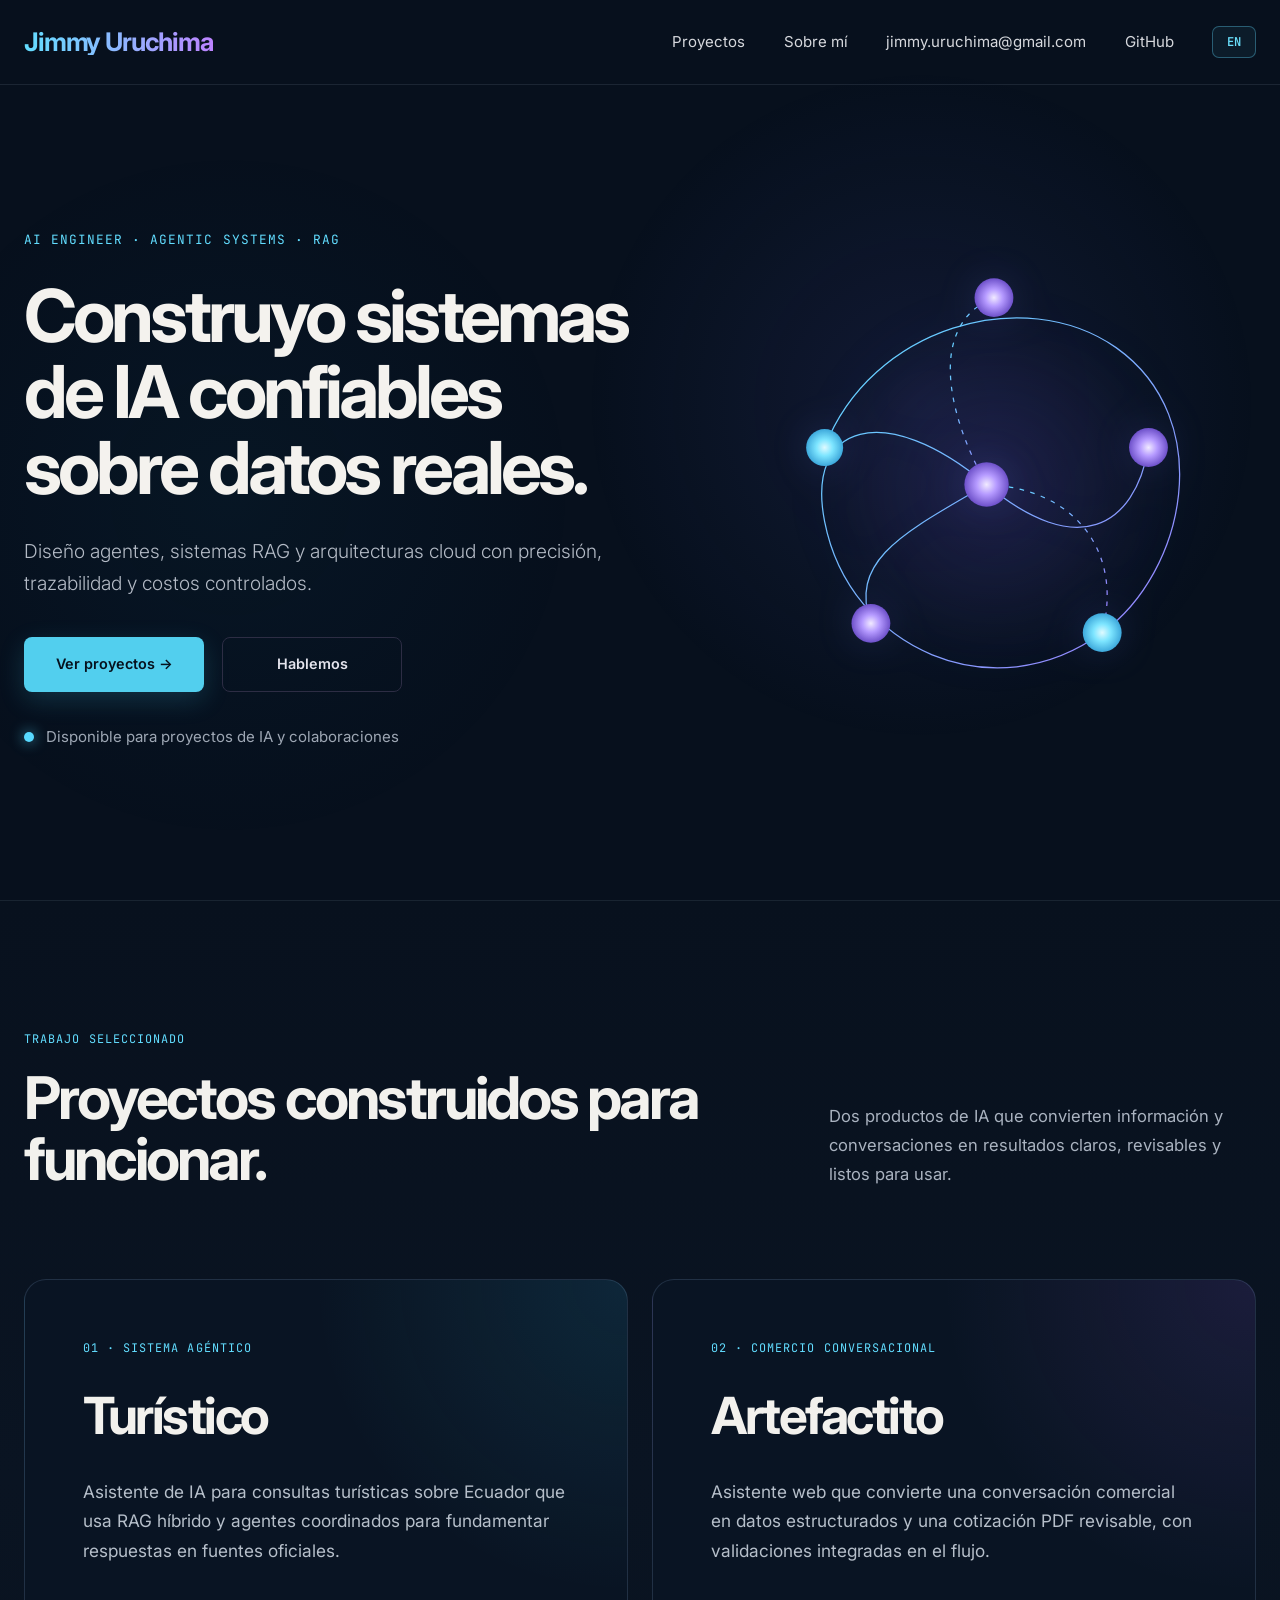
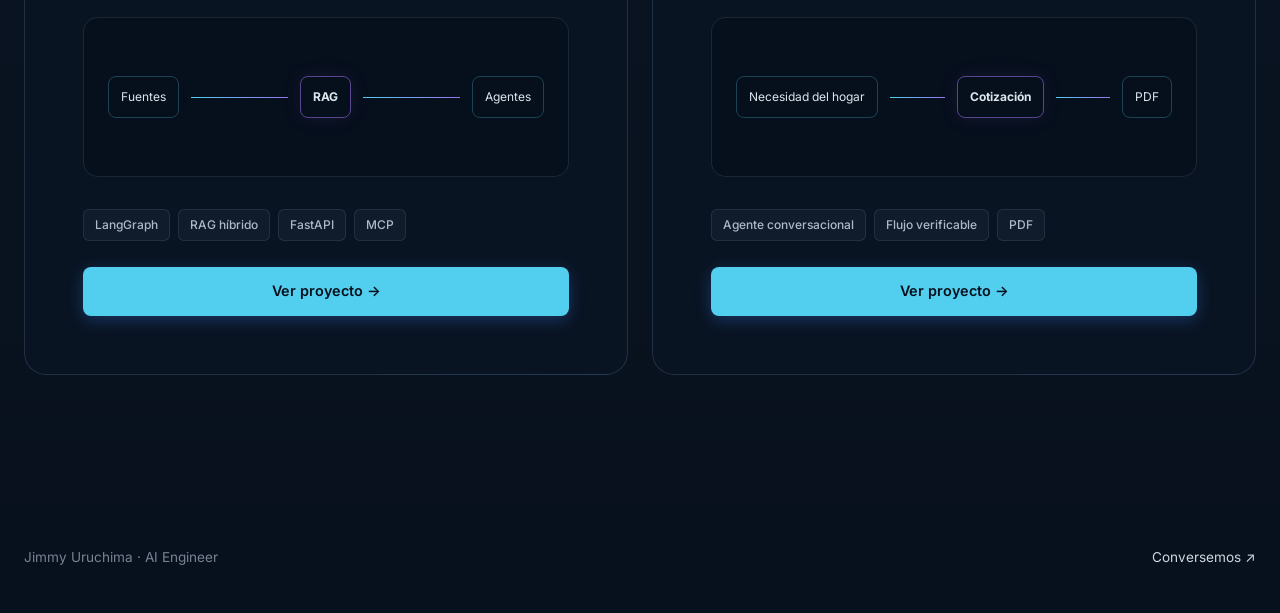
==== commit c912203e: "Refuerza la narrativa de Turístico y Artefactito" ====
--- a/index.html
+++ b/index.html
@@ -8,7 +8,7 @@
     <link rel="preconnect" href="https://fonts.googleapis.com">
     <link rel="preconnect" href="https://fonts.gstatic.com" crossorigin>
     <link href="https://fonts.googleapis.com/css2?family=Inter:wght@300;400;500;600;700;800&family=JetBrains+Mono:wght@400;500&display=swap" rel="stylesheet">
-    <link rel="stylesheet" href="style.css?v=20260807-6">
+    <link rel="stylesheet" href="style.css?v=20260807-7">
 </head>
 <body class="home-page">
     <div class="home-ambient" aria-hidden="true"></div>
@@ -121,6 +121,6 @@
         <p>Jimmy Uruchima · AI Engineer</p>
         <a href="https://www.linkedin.com/in/jimmyuruchima/" target="_blank" rel="noopener" data-i18n="footer.talk">Conversemos ↗</a>
     </footer>
-    <script src="script.js?v=20260807-6"></script>
+    <script src="script.js?v=20260807-7"></script>
 </body>
 </html>
--- a/style.css
+++ b/style.css
@@ -1246,6 +1246,69 @@
 .case-hero h1 { margin: 12px 0 26px; font-size: clamp(4rem, 10vw, 8rem); line-height: 0.95; letter-spacing: -0.07em; }
 .case-lead { max-width: 820px; margin-bottom: 30px; color: #b1bbc8; font-size: clamp(1.22rem, 2vw, 1.62rem); line-height: 1.65; }
 
+.case-story {
+    display: grid;
+    grid-template-columns: minmax(0, 0.82fr) minmax(340px, 1.18fr);
+    gap: clamp(44px, 8vw, 110px);
+    align-items: start;
+    padding: clamp(38px, 6vw, 70px);
+    margin-bottom: 28px;
+    border: 1px solid rgba(127, 158, 198, 0.18);
+    border-radius: 20px;
+    background:
+        radial-gradient(circle at 100% 0%, rgba(90, 84, 205, 0.1), transparent 34%),
+        rgba(10, 22, 37, 0.62);
+}
+
+.case-story h2,
+.case-section-heading h2,
+.case-cta h2 {
+    margin-top: 14px;
+    color: #f1f1ed;
+    font-size: clamp(2.15rem, 4vw, 3.8rem);
+    line-height: 1.06;
+    letter-spacing: -0.05em;
+}
+
+.case-story > p {
+    color: #aeb8c5;
+    font-size: 1.05rem;
+    line-height: 1.85;
+}
+
+.case-examples {
+    padding: clamp(38px, 6vw, 66px);
+    margin-bottom: 28px;
+    border: 1px solid rgba(127, 158, 198, 0.16);
+    border-radius: 20px;
+    background: rgba(5, 14, 25, 0.5);
+}
+
+.case-section-heading {
+    max-width: 720px;
+    margin-bottom: 36px;
+}
+
+.example-questions {
+    display: grid;
+    grid-template-columns: repeat(2, minmax(0, 1fr));
+    gap: 12px;
+}
+
+.example-questions p {
+    min-height: 82px;
+    padding: 20px 22px;
+    display: flex;
+    align-items: center;
+    border: 1px solid rgba(98, 221, 255, 0.13);
+    border-radius: 12px;
+    color: #c8d2db;
+    background: rgba(66, 111, 148, 0.06);
+    line-height: 1.55;
+}
+
+.example-questions p:last-child { grid-column: 1 / -1; }
+
 .case-grid {
     display: grid;
     grid-template-columns: repeat(3, 1fr);
@@ -1276,6 +1339,25 @@
 .case-flow span { flex: 1; padding: 17px 14px; border: 1px solid rgba(98, 221, 255, 0.24); border-radius: 9px; color: #dce5ec; text-align: center; font-size: 0.82rem; }
 .case-flow i { color: #657589; font-style: normal; }
 .case-actions { display: flex; gap: 16px; margin-top: 40px; }
+
+.case-cta {
+    padding: clamp(40px, 6vw, 68px);
+    margin-top: 28px;
+    border: 1px solid rgba(98, 221, 255, 0.2);
+    border-radius: 20px;
+    background:
+        radial-gradient(circle at 100% 20%, rgba(98, 221, 255, 0.11), transparent 34%),
+        radial-gradient(circle at 0% 100%, rgba(153, 105, 239, 0.1), transparent 38%),
+        rgba(10, 22, 37, 0.62);
+}
+
+.case-cta > p:not(.projects-kicker) {
+    max-width: 720px;
+    margin-top: 18px;
+    color: #aab5c1;
+    font-size: 1.02rem;
+    line-height: 1.75;
+}
 
 .access-dialog {
     position: fixed;
@@ -1359,6 +1441,7 @@
     .featured-work { gap: 42px; }
     .secondary-work-grid { grid-template-columns: 1fr; }
     .solid-projects-grid,
+    .case-story,
     .case-grid { grid-template-columns: 1fr; }
     .solid-project-card .project-summary { min-height: auto; }
 }
@@ -1383,6 +1466,11 @@
     .project-visual strong { padding: 9px 7px; font-size: 0.64rem; }
     .project-visual i { width: auto; }
     .case-main { width: min(100% - 32px, 1180px); padding-top: 58px; }
+    .case-story,
+    .case-examples,
+    .case-cta { padding: 30px 22px; border-radius: 16px; }
+    .example-questions { grid-template-columns: 1fr; }
+    .example-questions p:last-child { grid-column: auto; }
     .case-grid article { min-height: 240px; }
     .case-flow > div { align-items: stretch; flex-direction: column; }
     .case-flow i {
